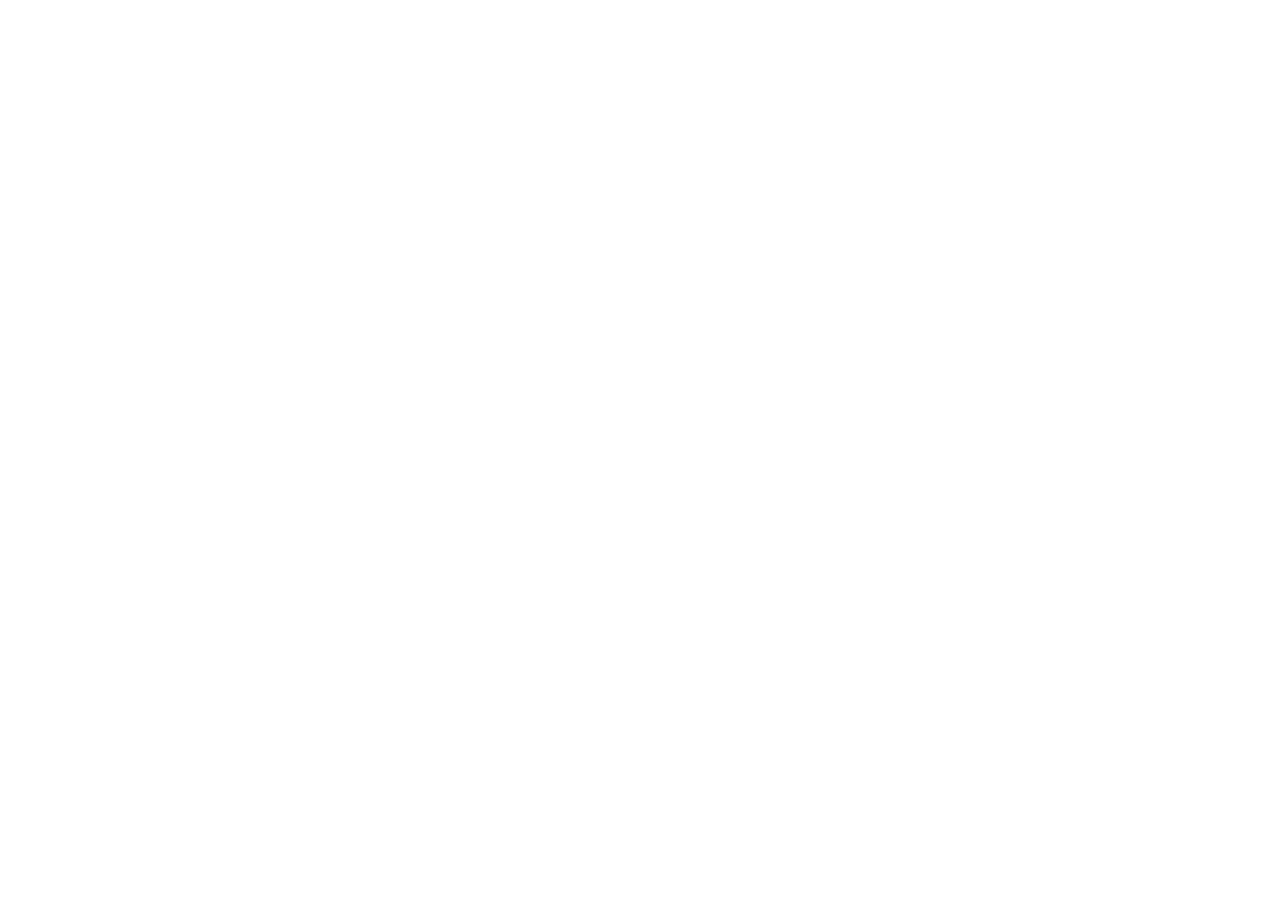
==== index.html @ ea661b91 "Publish GozaGames AdMob seller record at domain root" ====
<!doctype html>
<html lang="en"><head><meta charset="utf-8"><meta name="viewport" content="width=device-width,initial-scale=1"><title>GozaGames</title><meta http-equiv="refresh" content="0; url=https://rgoza1996.github.io/gozagames/"></head><body><p><a href="https://rgoza1996.github.io/gozagames/">GozaGames — games and support</a></p></body></html>
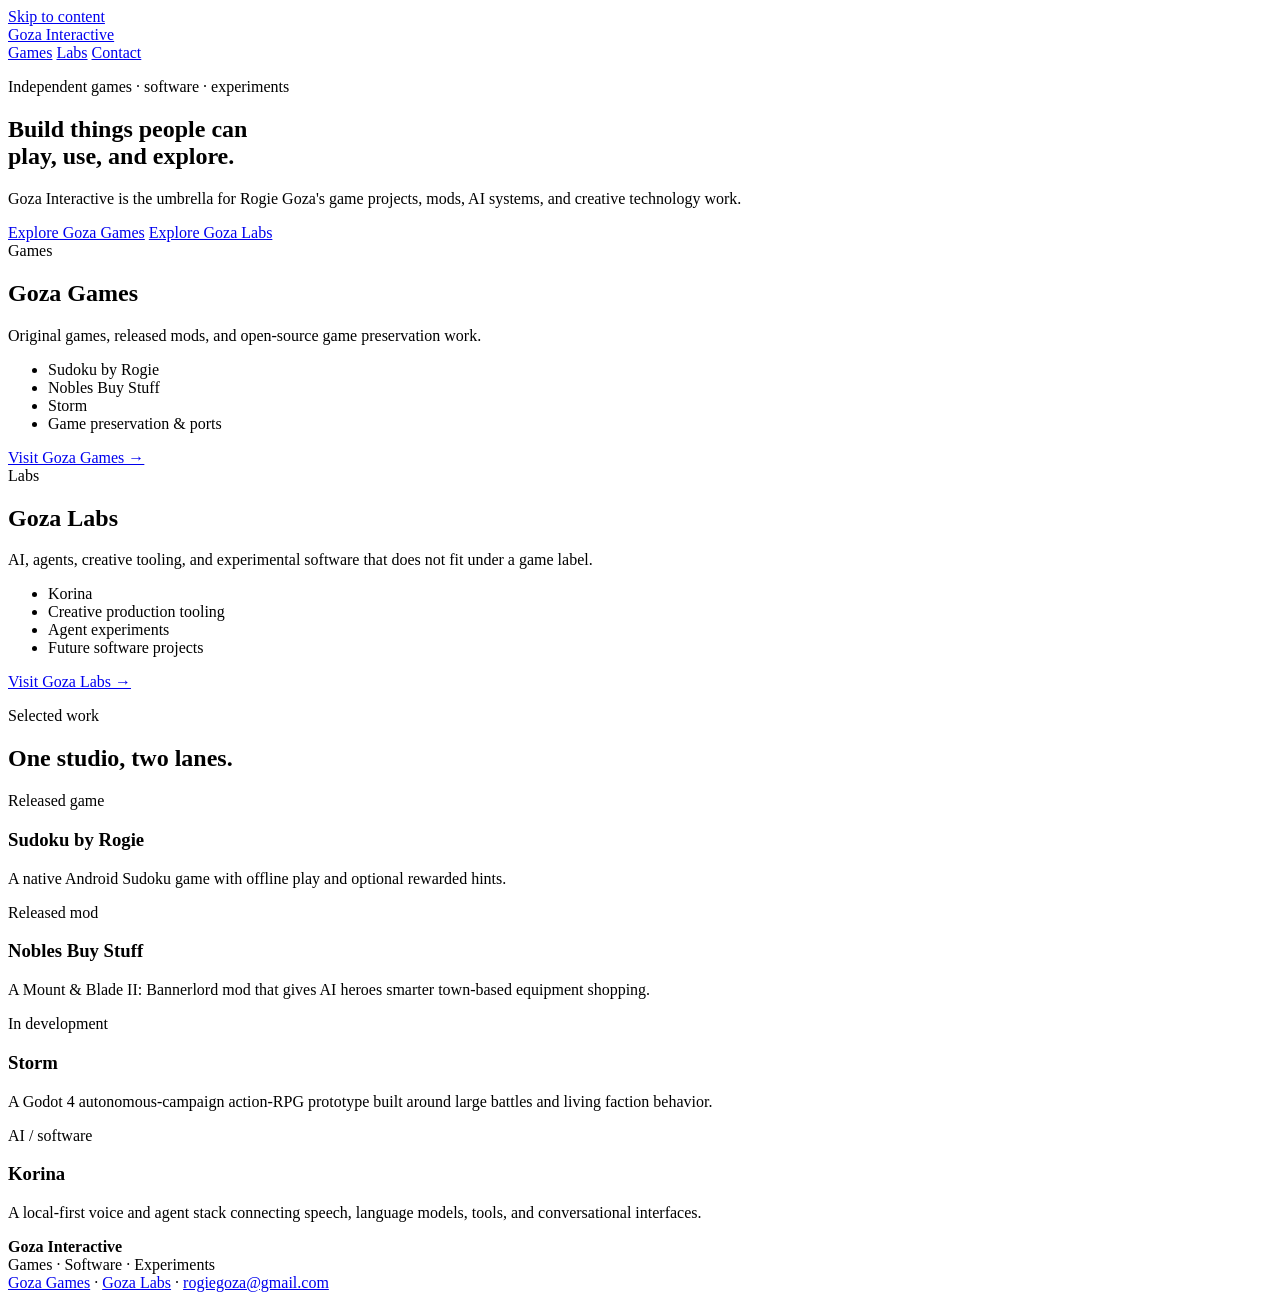
==== commit 0dedd7ec: "Rebrand root site as Goza Interactive" ====
--- a/index.html
+++ b/index.html
@@ -1,2 +1,88 @@
 <!doctype html>
-<html lang="en"><head><meta charset="utf-8"><meta name="viewport" content="width=device-width,initial-scale=1"><title>GozaGames</title><meta http-equiv="refresh" content="0; url=https://rgoza1996.github.io/gozagames/"></head><body><p><a href="https://rgoza1996.github.io/gozagames/">GozaGames — games and support</a></p></body></html>
+<html lang="en">
+<head>
+  <meta charset="utf-8">
+  <meta name="viewport" content="width=device-width,initial-scale=1">
+  <meta name="theme-color" content="#0f1115">
+  <meta name="description" content="Goza Interactive is the home of Goza Games and Goza Labs: games, mods, AI, software, and creative technology.">
+  <title>Goza Interactive</title>
+  <link rel="stylesheet" href="./style.css">
+</head>
+<body>
+<a class="skip" href="#main">Skip to content</a>
+<header class="topbar">
+  <div class="shell nav">
+    <a class="brand" href="./"><span class="brand-dot" aria-hidden="true"></span>Goza Interactive</a>
+    <nav aria-label="Main">
+      <a href="./gozagames/">Games</a>
+      <a href="./gozalabs/">Labs</a>
+      <a href="mailto:rogiegoza@gmail.com">Contact</a>
+    </nav>
+  </div>
+</header>
+
+<main id="main">
+  <section class="shell hero">
+    <p class="kicker">Independent games · software · experiments</p>
+    <h1>Build things people can<br>play, use, and explore.</h1>
+    <p class="lede">Goza Interactive is the umbrella for Rogie Goza's game projects, mods, AI systems, and creative technology work.</p>
+    <div class="hero-actions">
+      <a class="button primary" href="./gozagames/">Explore Goza Games</a>
+      <a class="button" href="./gozalabs/">Explore Goza Labs</a>
+    </div>
+  </section>
+
+  <section class="shell divisions" aria-label="Goza Interactive divisions">
+    <article class="division">
+      <div>
+        <span class="tag">Games</span>
+        <h2>Goza Games</h2>
+        <p>Original games, released mods, and open-source game preservation work.</p>
+      </div>
+      <ul>
+        <li>Sudoku by Rogie</li>
+        <li>Nobles Buy Stuff</li>
+        <li>Storm</li>
+        <li>Game preservation &amp; ports</li>
+      </ul>
+      <a class="text-link" href="./gozagames/">Visit Goza Games →</a>
+    </article>
+
+    <article class="division">
+      <div>
+        <span class="tag">Labs</span>
+        <h2>Goza Labs</h2>
+        <p>AI, agents, creative tooling, and experimental software that does not fit under a game label.</p>
+      </div>
+      <ul>
+        <li>Korina</li>
+        <li>Creative production tooling</li>
+        <li>Agent experiments</li>
+        <li>Future software projects</li>
+      </ul>
+      <a class="text-link" href="./gozalabs/">Visit Goza Labs →</a>
+    </article>
+  </section>
+
+  <section class="shell work">
+    <div class="section-head">
+      <p class="kicker">Selected work</p>
+      <h2>One studio, two lanes.</h2>
+    </div>
+    <div class="work-grid">
+      <article><span>Released game</span><h3>Sudoku by Rogie</h3><p>A native Android Sudoku game with offline play and optional rewarded hints.</p></article>
+      <article><span>Released mod</span><h3>Nobles Buy Stuff</h3><p>A Mount &amp; Blade II: Bannerlord mod that gives AI heroes smarter town-based equipment shopping.</p></article>
+      <article><span>In development</span><h3>Storm</h3><p>A Godot 4 autonomous-campaign action-RPG prototype built around large battles and living faction behavior.</p></article>
+      <article><span>AI / software</span><h3>Korina</h3><p>A local-first voice and agent stack connecting speech, language models, tools, and conversational interfaces.</p></article>
+    </div>
+  </section>
+</main>
+
+<footer>
+  <div class="shell footer-row">
+    <div><strong>Goza Interactive</strong><br><span>Games · Software · Experiments</span></div>
+    <div><a href="./gozagames/">Goza Games</a> · <a href="./gozalabs/">Goza Labs</a> · <a href="mailto:rogiegoza@gmail.com">rogiegoza@gmail.com</a></div>
+  </div>
+</footer>
+</body>
+</html>
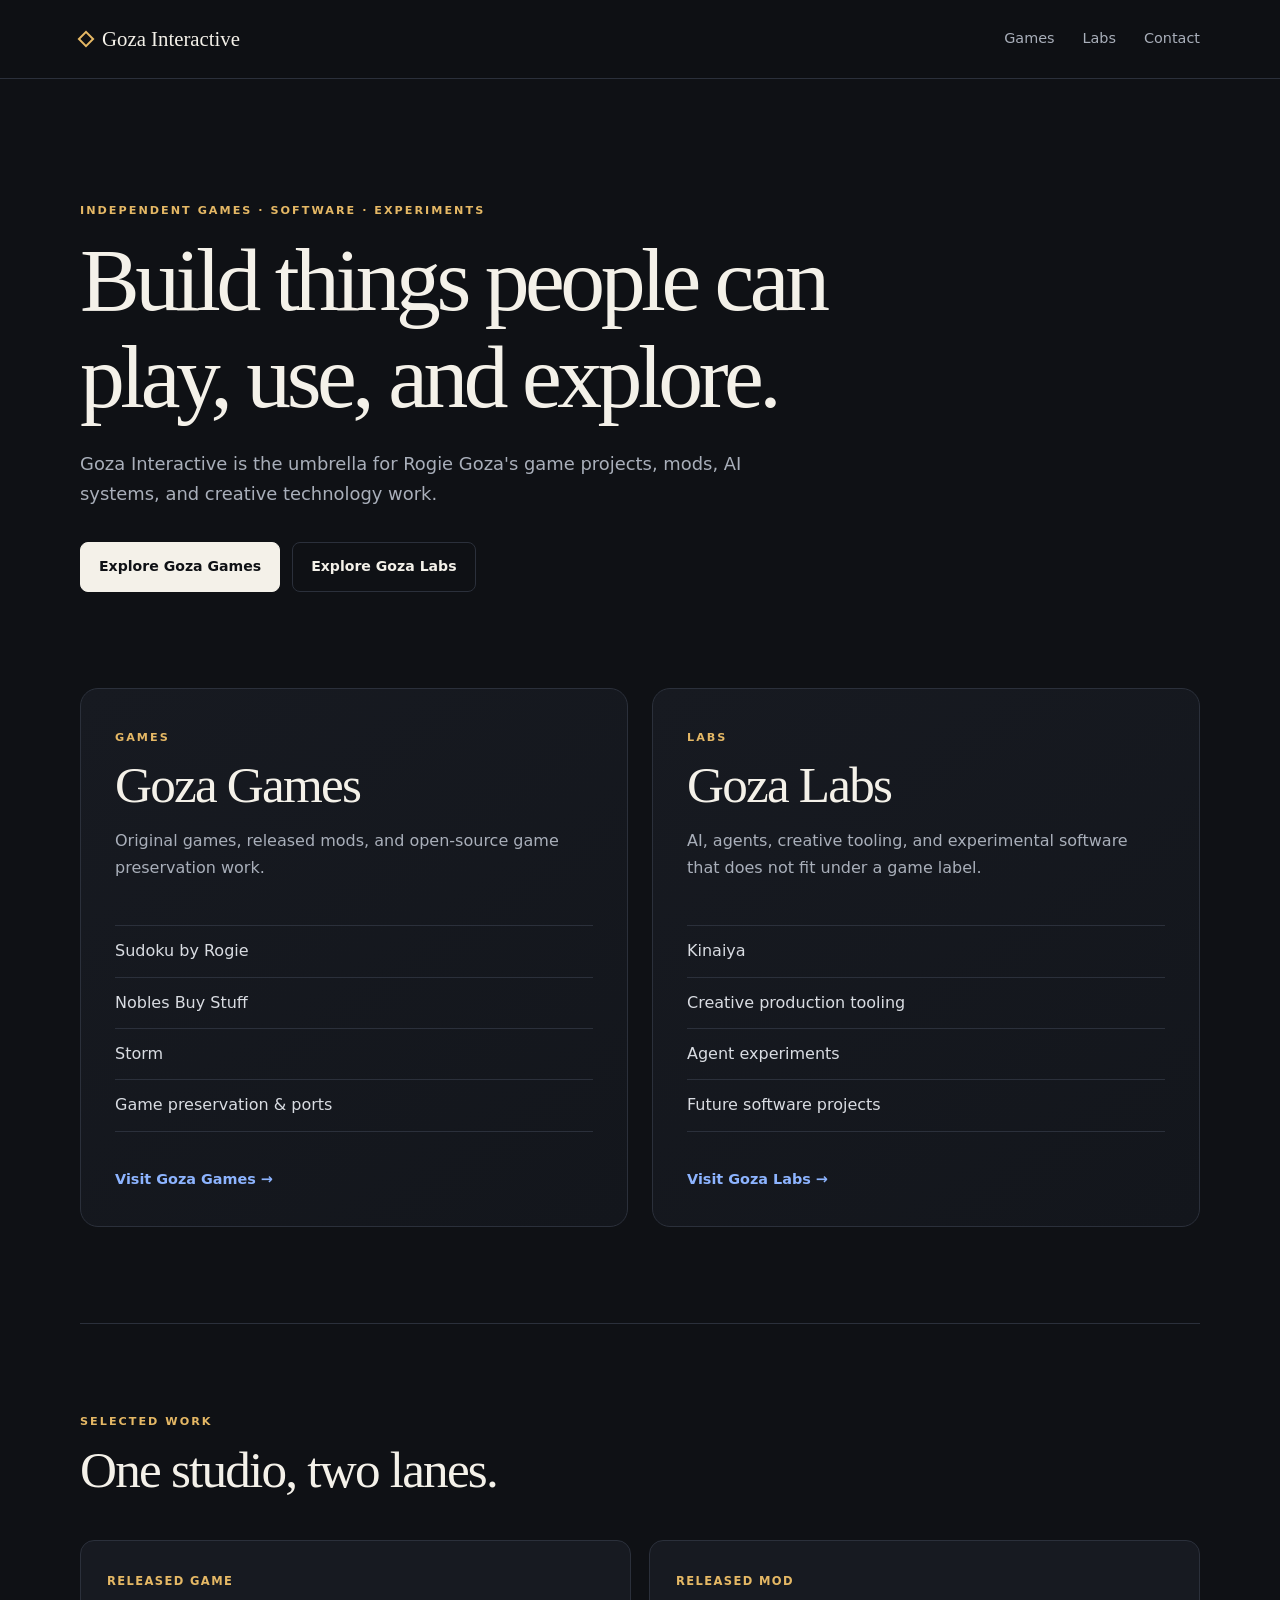
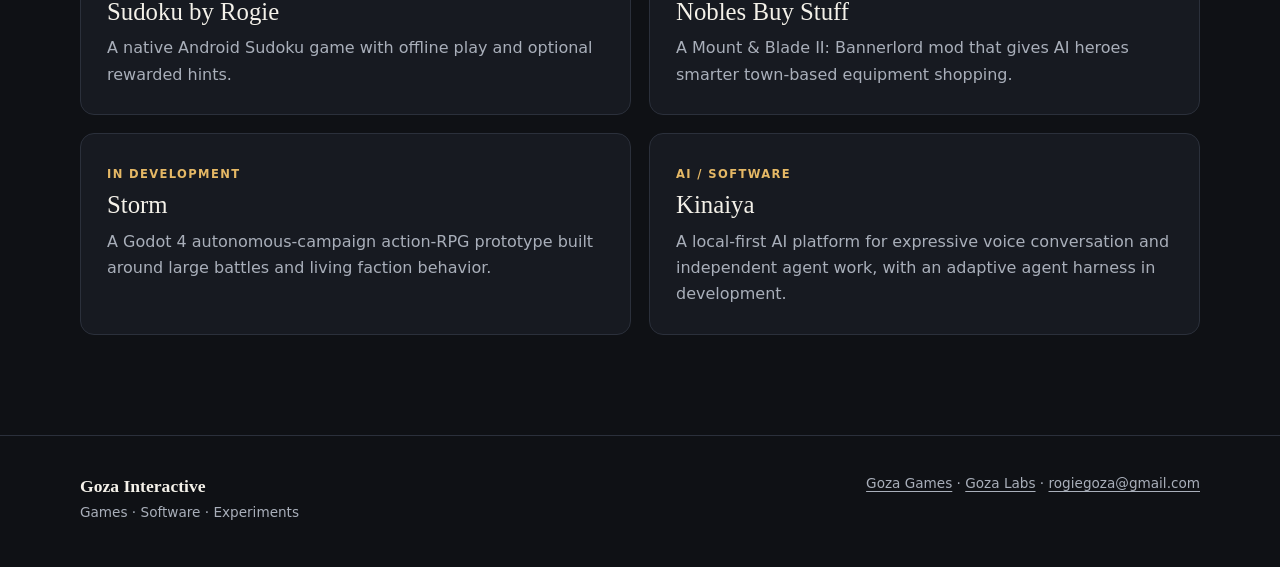
==== commit 8e94eaaa: "Rebrand project pages to Kinaiya" ====
--- a/index.html
+++ b/index.html
@@ -55,7 +55,7 @@
         <p>AI, agents, creative tooling, and experimental software that does not fit under a game label.</p>
       </div>
       <ul>
-        <li>Korina</li>
+        <li>Kinaiya</li>
         <li>Creative production tooling</li>
         <li>Agent experiments</li>
         <li>Future software projects</li>
@@ -73,7 +73,7 @@
       <article><span>Released game</span><h3>Sudoku by Rogie</h3><p>A native Android Sudoku game with offline play and optional rewarded hints.</p></article>
       <article><span>Released mod</span><h3>Nobles Buy Stuff</h3><p>A Mount &amp; Blade II: Bannerlord mod that gives AI heroes smarter town-based equipment shopping.</p></article>
       <article><span>In development</span><h3>Storm</h3><p>A Godot 4 autonomous-campaign action-RPG prototype built around large battles and living faction behavior.</p></article>
-      <article><span>AI / software</span><h3>Korina</h3><p>A local-first voice and agent stack connecting speech, language models, tools, and conversational interfaces.</p></article>
+      <article><span>AI / software</span><h3>Kinaiya</h3><p>A local-first AI platform for expressive voice conversation and independent agent work, with an adaptive agent harness in development.</p></article>
     </div>
   </section>
 </main>
--- a/style.css
+++ b/style.css
@@ -0,0 +1,4 @@
+:root{color-scheme:dark;--bg:#0f1115;--panel:#171a21;--panel2:#1d212a;--line:#2b303b;--ink:#f4f1e9;--muted:#a9afba;--accent:#e5b865;--blue:#8db4ff}
+*{box-sizing:border-box}html{scroll-behavior:smooth}body{margin:0;background:var(--bg);color:var(--ink);font-family:Inter,ui-sans-serif,system-ui,-apple-system,BlinkMacSystemFont,"Segoe UI",sans-serif;line-height:1.65;-webkit-font-smoothing:antialiased}a{color:inherit}.shell{width:min(1120px,calc(100% - 48px));margin:auto}.skip{position:absolute;left:18px;top:-80px;background:var(--ink);color:var(--bg);padding:10px 14px;z-index:10}.skip:focus{top:12px}.topbar{border-bottom:1px solid var(--line);background:#0f1115e8;backdrop-filter:blur(12px);position:sticky;top:0;z-index:5}.nav{min-height:78px;display:flex;align-items:center;justify-content:space-between;gap:28px}.brand{font-family:Georgia,serif;font-size:1.3rem;text-decoration:none;display:flex;align-items:center;gap:10px}.brand-dot{width:12px;height:12px;border:2px solid var(--accent);transform:rotate(45deg);display:inline-block}.nav nav{display:flex;gap:28px}.nav nav a,.text-link{color:var(--muted);text-decoration:none;font-size:.9rem}.nav nav a:hover,.text-link:hover{color:var(--ink)}.hero{padding:112px 0 96px}.kicker,.tag{font-size:.7rem;text-transform:uppercase;letter-spacing:.18em;font-weight:800;color:var(--accent)}h1,h2,h3{font-family:Georgia,"Times New Roman",serif;font-weight:400;line-height:1.08;margin-top:0}h1{font-size:clamp(3.2rem,7vw,6rem);letter-spacing:-.05em;margin:.7rem 0 1.5rem;max-width:980px}h2{font-size:clamp(2.1rem,4vw,3.4rem);letter-spacing:-.035em}h3{font-size:1.55rem;margin:.35rem 0 .6rem}.lede{max-width:680px;font-size:1.12rem;color:var(--muted)}.hero-actions{display:flex;flex-wrap:wrap;gap:12px;margin-top:34px}.button{border:1px solid var(--line);padding:12px 18px;border-radius:8px;text-decoration:none;font-weight:700;font-size:.88rem}.button:hover{border-color:var(--muted);background:var(--panel)}.button.primary{background:var(--ink);color:var(--bg);border-color:var(--ink)}.button.primary:hover{background:var(--accent);border-color:var(--accent)}.divisions{display:grid;grid-template-columns:1fr 1fr;gap:24px;padding-bottom:96px}.division{background:linear-gradient(145deg,var(--panel),#13161c);border:1px solid var(--line);border-radius:18px;padding:34px;min-height:430px;display:flex;flex-direction:column}.division h2{margin:.5rem 0 1rem}.division p{color:var(--muted);max-width:460px}.division ul{list-style:none;padding:0;margin:28px 0 36px;border-top:1px solid var(--line)}.division li{padding:12px 0;border-bottom:1px solid var(--line);color:#d9dce2}.division .text-link{margin-top:auto;color:var(--blue);font-weight:700}.work{border-top:1px solid var(--line);padding:78px 0 100px}.section-head{max-width:700px;margin-bottom:32px}.work-grid{display:grid;grid-template-columns:repeat(2,1fr);gap:18px}.work-grid article{border:1px solid var(--line);background:var(--panel);border-radius:14px;padding:26px}.work-grid article>span{color:var(--accent);font-size:.72rem;text-transform:uppercase;letter-spacing:.12em;font-weight:800}.work-grid p{color:var(--muted);margin:0}footer{border-top:1px solid var(--line);padding:36px 0 44px;color:var(--muted);font-size:.85rem}.footer-row{display:flex;justify-content:space-between;gap:28px}.footer-row strong{font-family:Georgia,serif;color:var(--ink);font-size:1.1rem}.footer-row a{color:var(--muted);text-underline-offset:.2em}
+.lab-hero{padding:90px 0 68px}.lab-hero h1{max-width:850px}.projects{display:grid;gap:18px;padding-bottom:100px}.project{display:grid;grid-template-columns:180px 1fr auto;align-items:start;gap:28px;border-top:1px solid var(--line);padding:34px 0}.project .status{font-size:.7rem;text-transform:uppercase;letter-spacing:.15em;color:var(--accent);font-weight:800}.project h2{font-size:2rem;margin:0 0 10px}.project p{color:var(--muted);max-width:680px;margin:0}.project .project-link{color:var(--blue);text-decoration:none;font-weight:700;font-size:.9rem;white-space:nowrap}.lab-note{border:1px solid var(--line);background:var(--panel);border-radius:14px;padding:24px;margin:0 0 90px;color:var(--muted)}
+@media(max-width:760px){.shell{width:min(100% - 34px,1120px)}.nav{align-items:flex-start;flex-direction:column;padding:18px 0}.nav nav{width:100%;justify-content:space-between;gap:14px}.hero{padding:72px 0 62px}.divisions,.work-grid{grid-template-columns:1fr}.division{min-height:360px}.project{grid-template-columns:1fr;gap:10px}.footer-row{flex-direction:column}.lab-hero{padding-top:64px}}
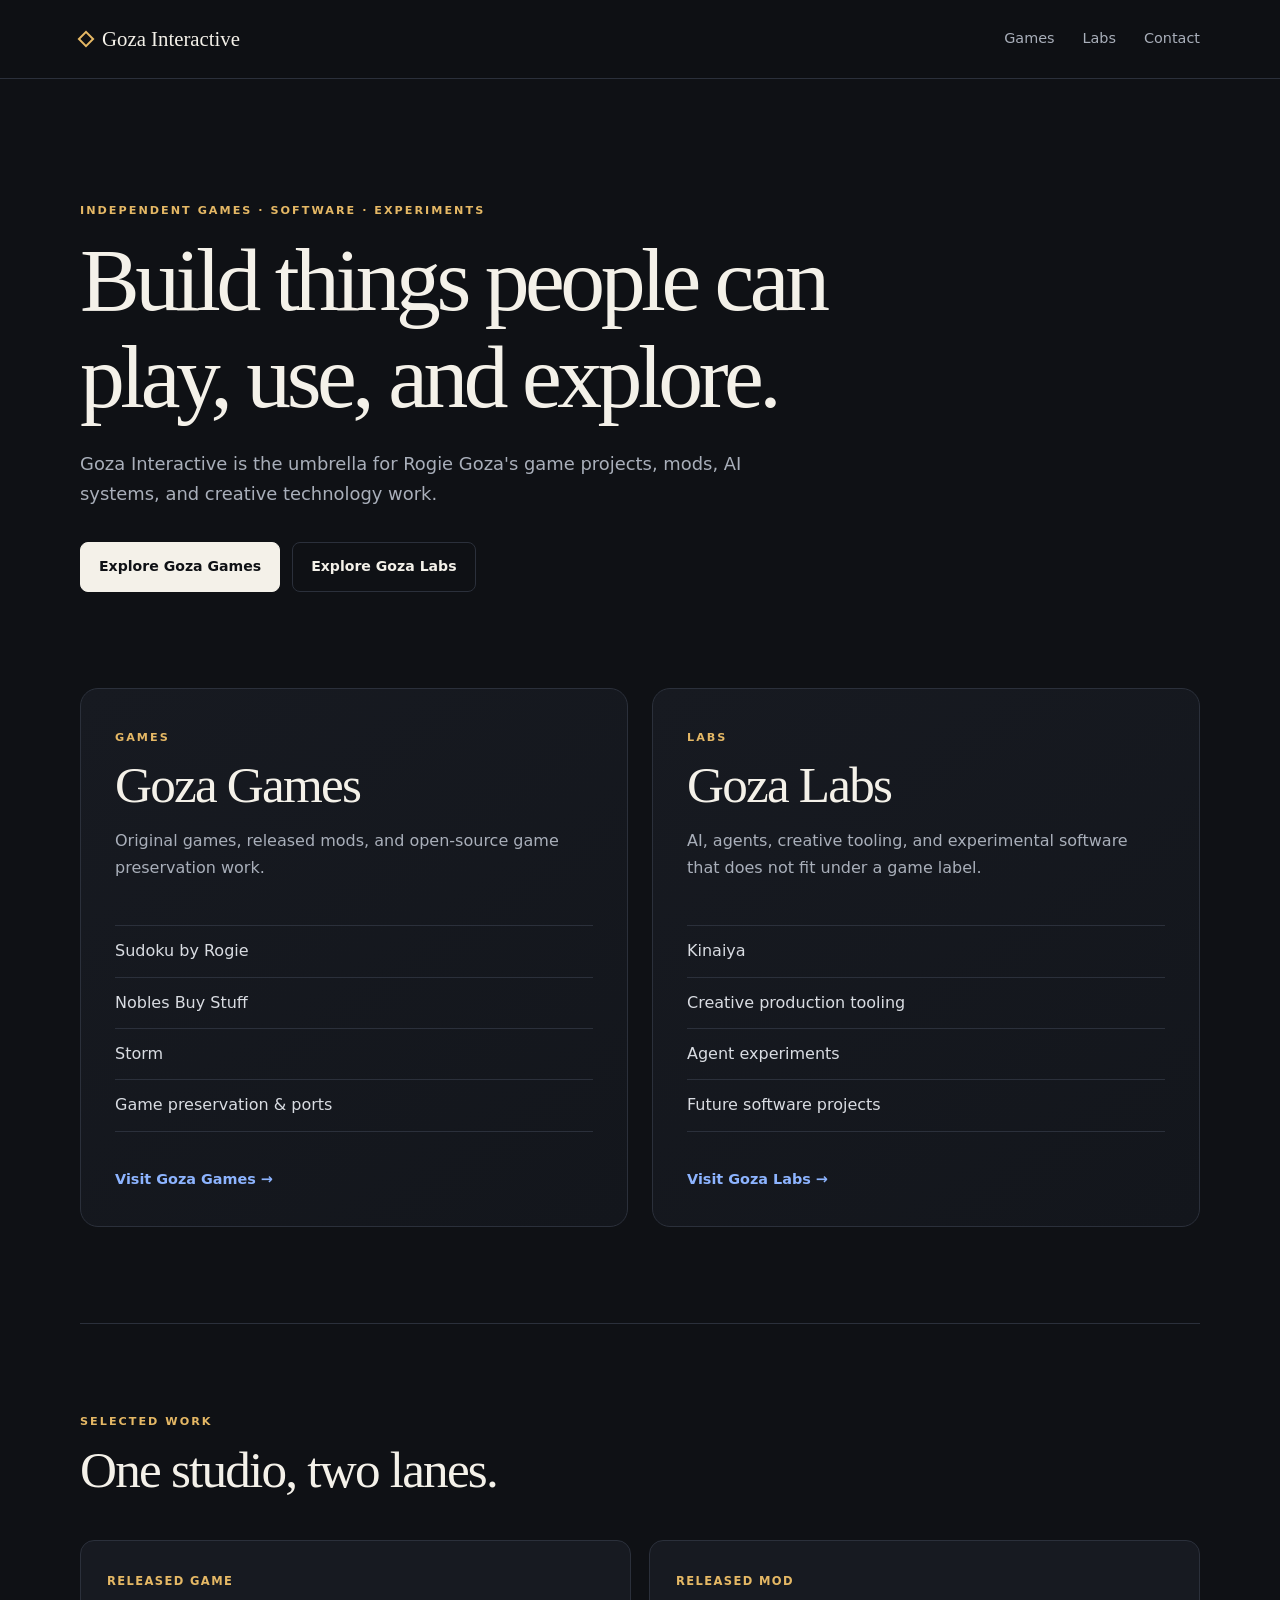
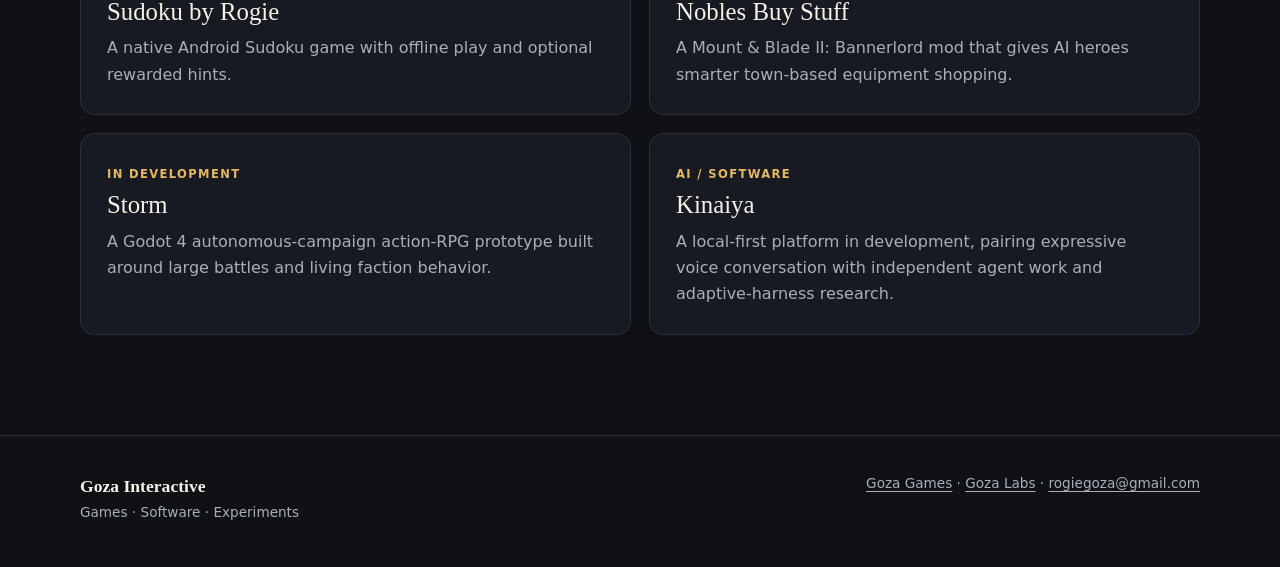
==== commit aa466764: "Clarify Kinaiya development status" ====
--- a/index.html
+++ b/index.html
@@ -73,7 +73,7 @@
       <article><span>Released game</span><h3>Sudoku by Rogie</h3><p>A native Android Sudoku game with offline play and optional rewarded hints.</p></article>
       <article><span>Released mod</span><h3>Nobles Buy Stuff</h3><p>A Mount &amp; Blade II: Bannerlord mod that gives AI heroes smarter town-based equipment shopping.</p></article>
       <article><span>In development</span><h3>Storm</h3><p>A Godot 4 autonomous-campaign action-RPG prototype built around large battles and living faction behavior.</p></article>
-      <article><span>AI / software</span><h3>Kinaiya</h3><p>A local-first AI platform for expressive voice conversation and independent agent work, with an adaptive agent harness in development.</p></article>
+      <article><span>AI / software</span><h3>Kinaiya</h3><p>A local-first platform in development, pairing expressive voice conversation with independent agent work and adaptive-harness research.</p></article>
     </div>
   </section>
 </main>
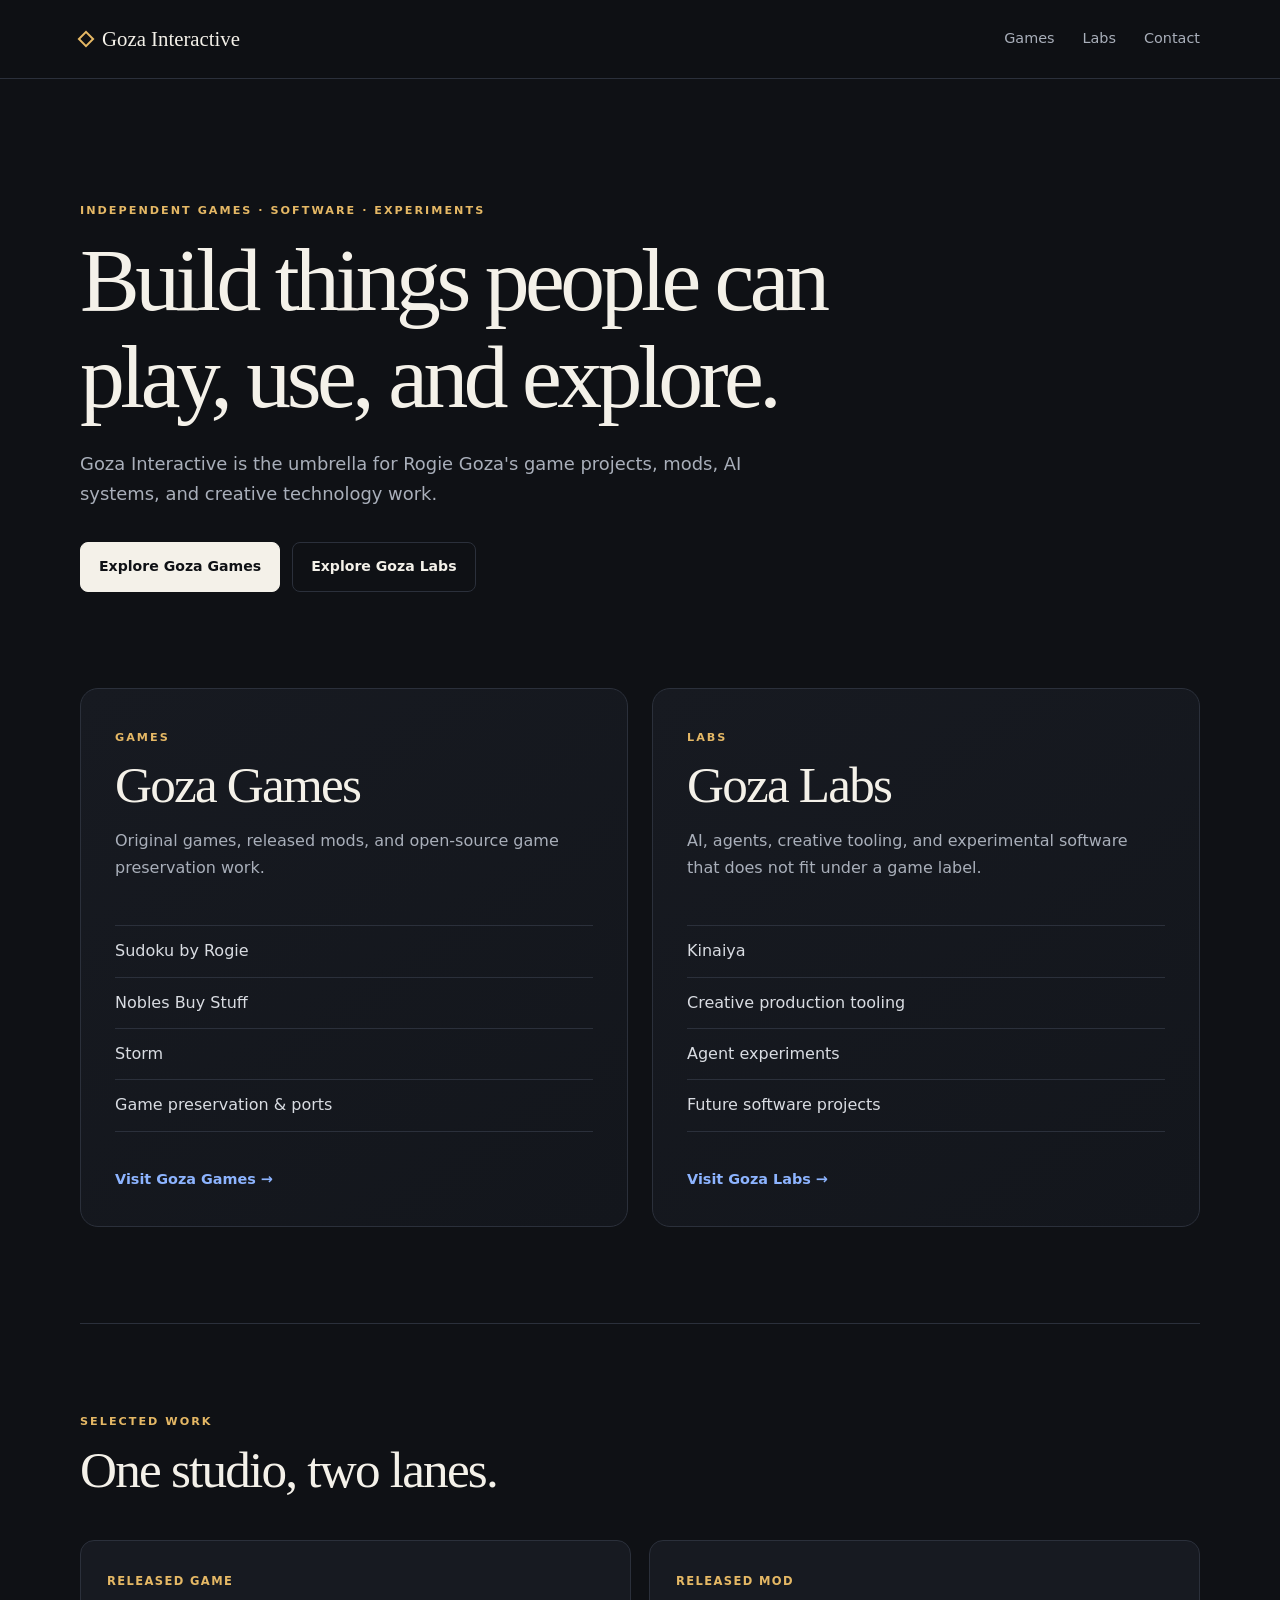
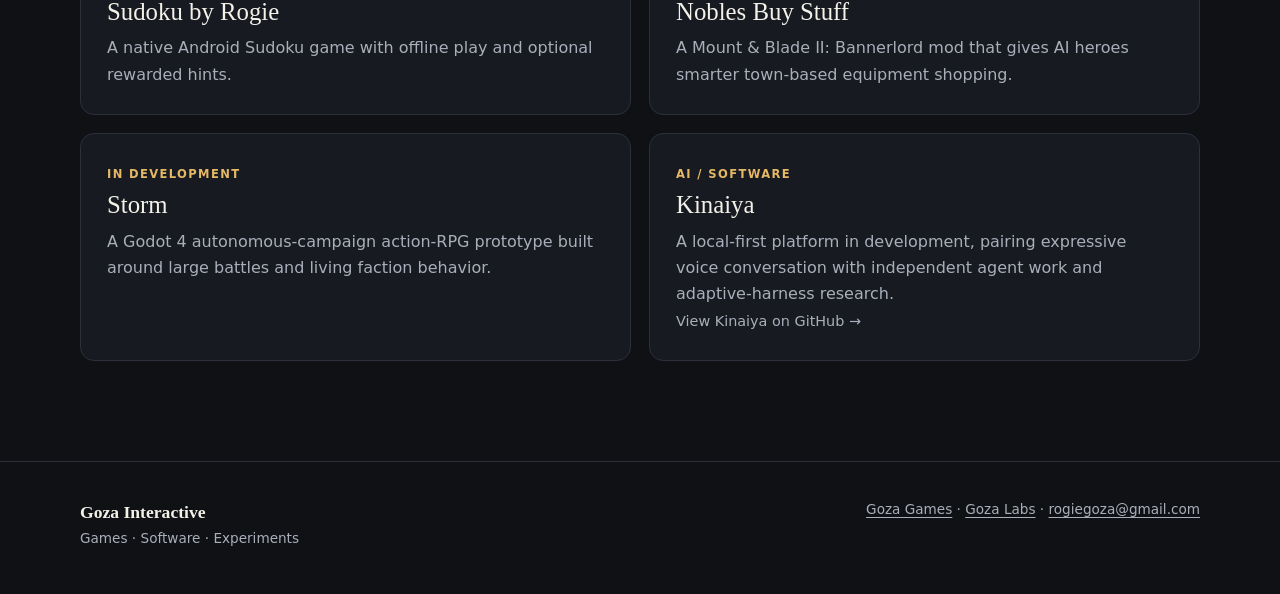
==== commit c14e983d: "Add Kinaiya repository links to site" ====
--- a/index.html
+++ b/index.html
@@ -73,7 +73,7 @@
       <article><span>Released game</span><h3>Sudoku by Rogie</h3><p>A native Android Sudoku game with offline play and optional rewarded hints.</p></article>
       <article><span>Released mod</span><h3>Nobles Buy Stuff</h3><p>A Mount &amp; Blade II: Bannerlord mod that gives AI heroes smarter town-based equipment shopping.</p></article>
       <article><span>In development</span><h3>Storm</h3><p>A Godot 4 autonomous-campaign action-RPG prototype built around large battles and living faction behavior.</p></article>
-      <article><span>AI / software</span><h3>Kinaiya</h3><p>A local-first platform in development, pairing expressive voice conversation with independent agent work and adaptive-harness research.</p></article>
+      <article><span>AI / software</span><h3>Kinaiya</h3><p>A local-first platform in development, pairing expressive voice conversation with independent agent work and adaptive-harness research.</p><a class="text-link" href="https://github.com/rgoza1996/Kinaiya">View Kinaiya on GitHub →</a></article>
     </div>
   </section>
 </main>
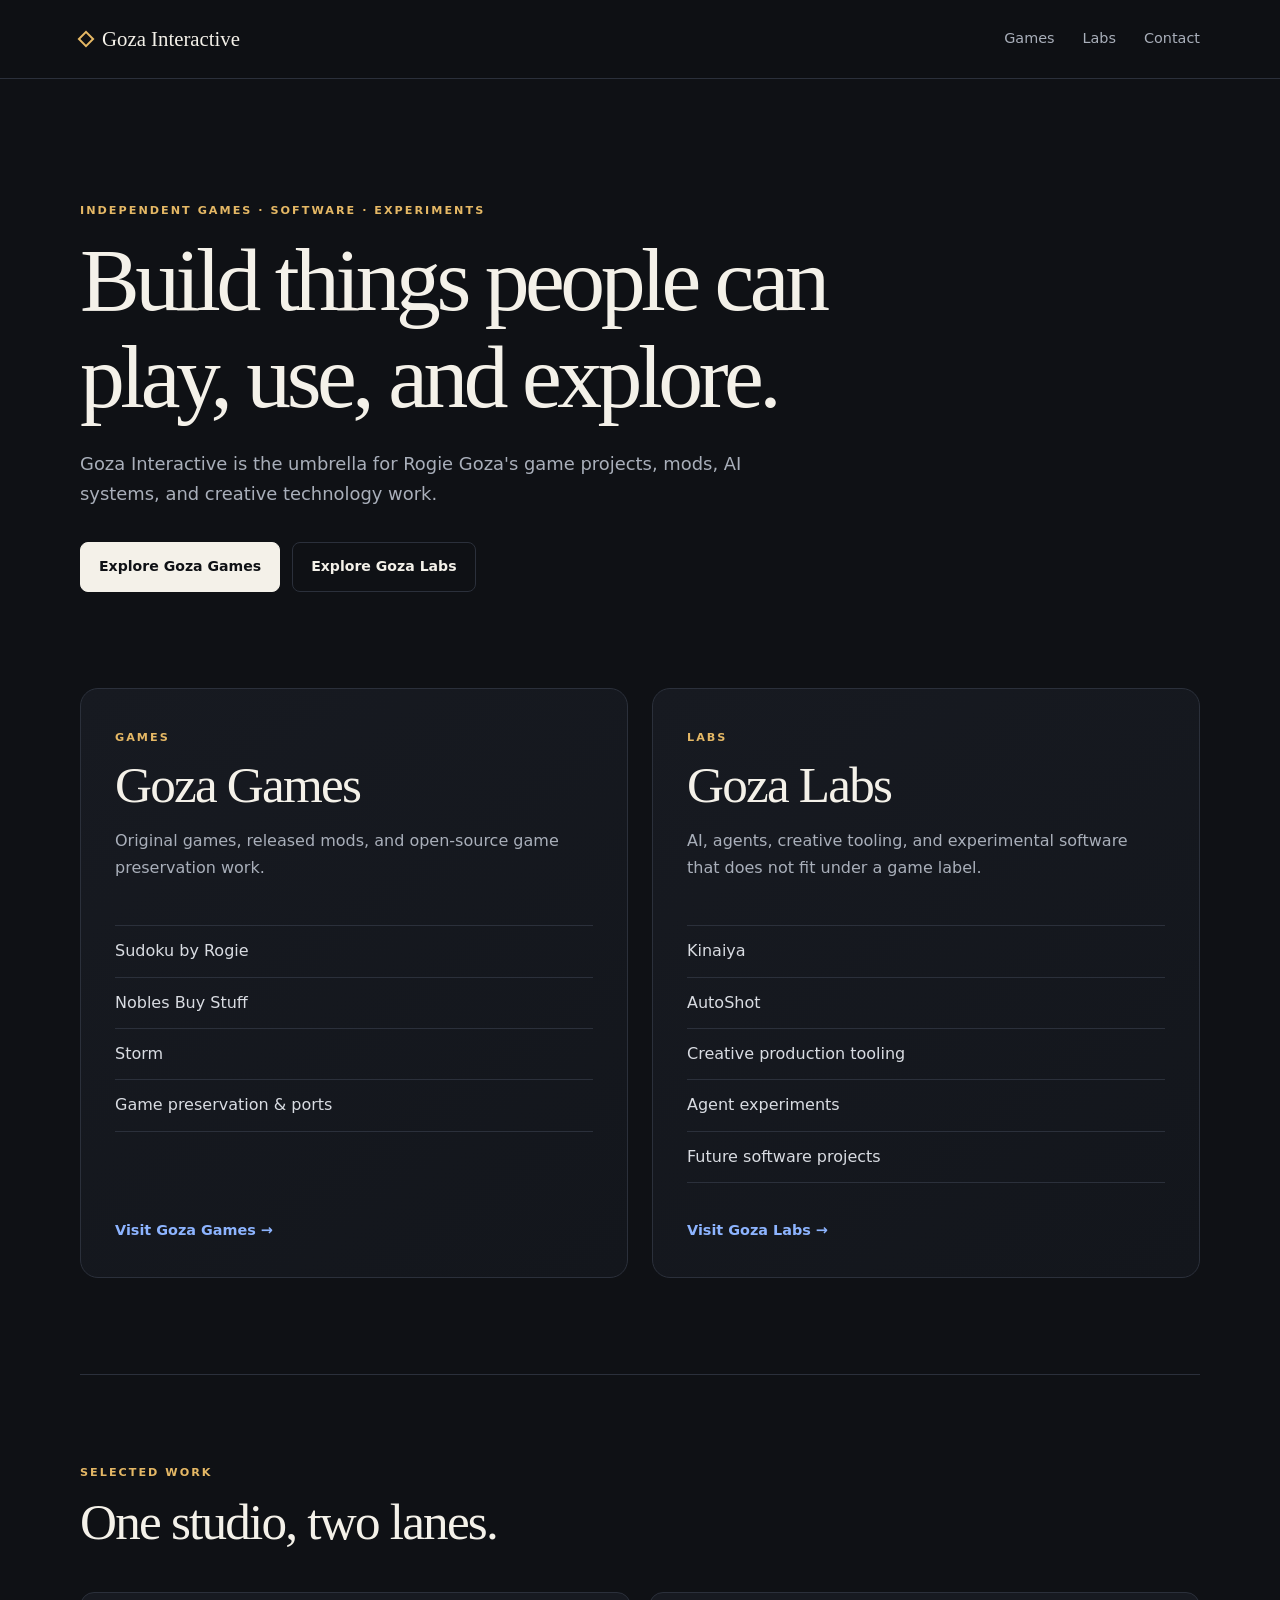
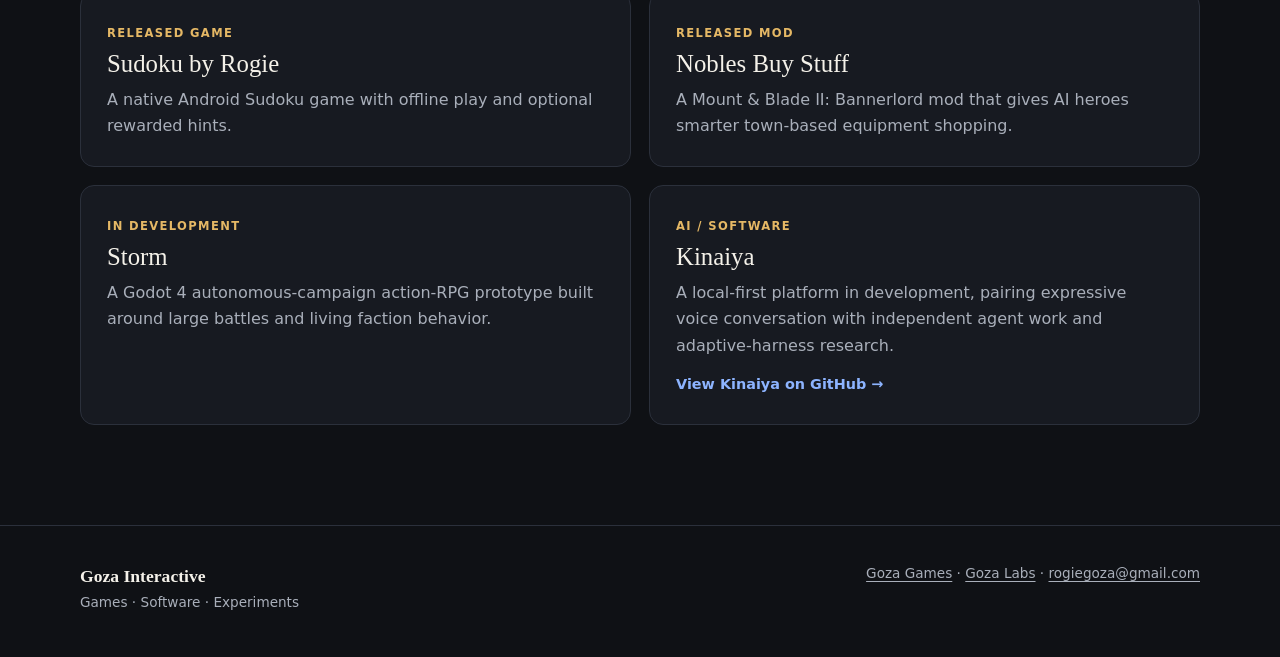
==== commit a9e239f2: "Add AutoShot page under Goza Labs" ====
--- a/index.html
+++ b/index.html
@@ -56,6 +56,7 @@
       </div>
       <ul>
         <li>Kinaiya</li>
+        <li>AutoShot</li>
         <li>Creative production tooling</li>
         <li>Agent experiments</li>
         <li>Future software projects</li>
--- a/style.css
+++ b/style.css
@@ -1,4 +1,4 @@
 :root{color-scheme:dark;--bg:#0f1115;--panel:#171a21;--panel2:#1d212a;--line:#2b303b;--ink:#f4f1e9;--muted:#a9afba;--accent:#e5b865;--blue:#8db4ff}
-*{box-sizing:border-box}html{scroll-behavior:smooth}body{margin:0;background:var(--bg);color:var(--ink);font-family:Inter,ui-sans-serif,system-ui,-apple-system,BlinkMacSystemFont,"Segoe UI",sans-serif;line-height:1.65;-webkit-font-smoothing:antialiased}a{color:inherit}.shell{width:min(1120px,calc(100% - 48px));margin:auto}.skip{position:absolute;left:18px;top:-80px;background:var(--ink);color:var(--bg);padding:10px 14px;z-index:10}.skip:focus{top:12px}.topbar{border-bottom:1px solid var(--line);background:#0f1115e8;backdrop-filter:blur(12px);position:sticky;top:0;z-index:5}.nav{min-height:78px;display:flex;align-items:center;justify-content:space-between;gap:28px}.brand{font-family:Georgia,serif;font-size:1.3rem;text-decoration:none;display:flex;align-items:center;gap:10px}.brand-dot{width:12px;height:12px;border:2px solid var(--accent);transform:rotate(45deg);display:inline-block}.nav nav{display:flex;gap:28px}.nav nav a,.text-link{color:var(--muted);text-decoration:none;font-size:.9rem}.nav nav a:hover,.text-link:hover{color:var(--ink)}.hero{padding:112px 0 96px}.kicker,.tag{font-size:.7rem;text-transform:uppercase;letter-spacing:.18em;font-weight:800;color:var(--accent)}h1,h2,h3{font-family:Georgia,"Times New Roman",serif;font-weight:400;line-height:1.08;margin-top:0}h1{font-size:clamp(3.2rem,7vw,6rem);letter-spacing:-.05em;margin:.7rem 0 1.5rem;max-width:980px}h2{font-size:clamp(2.1rem,4vw,3.4rem);letter-spacing:-.035em}h3{font-size:1.55rem;margin:.35rem 0 .6rem}.lede{max-width:680px;font-size:1.12rem;color:var(--muted)}.hero-actions{display:flex;flex-wrap:wrap;gap:12px;margin-top:34px}.button{border:1px solid var(--line);padding:12px 18px;border-radius:8px;text-decoration:none;font-weight:700;font-size:.88rem}.button:hover{border-color:var(--muted);background:var(--panel)}.button.primary{background:var(--ink);color:var(--bg);border-color:var(--ink)}.button.primary:hover{background:var(--accent);border-color:var(--accent)}.divisions{display:grid;grid-template-columns:1fr 1fr;gap:24px;padding-bottom:96px}.division{background:linear-gradient(145deg,var(--panel),#13161c);border:1px solid var(--line);border-radius:18px;padding:34px;min-height:430px;display:flex;flex-direction:column}.division h2{margin:.5rem 0 1rem}.division p{color:var(--muted);max-width:460px}.division ul{list-style:none;padding:0;margin:28px 0 36px;border-top:1px solid var(--line)}.division li{padding:12px 0;border-bottom:1px solid var(--line);color:#d9dce2}.division .text-link{margin-top:auto;color:var(--blue);font-weight:700}.work{border-top:1px solid var(--line);padding:78px 0 100px}.section-head{max-width:700px;margin-bottom:32px}.work-grid{display:grid;grid-template-columns:repeat(2,1fr);gap:18px}.work-grid article{border:1px solid var(--line);background:var(--panel);border-radius:14px;padding:26px}.work-grid article>span{color:var(--accent);font-size:.72rem;text-transform:uppercase;letter-spacing:.12em;font-weight:800}.work-grid p{color:var(--muted);margin:0}footer{border-top:1px solid var(--line);padding:36px 0 44px;color:var(--muted);font-size:.85rem}.footer-row{display:flex;justify-content:space-between;gap:28px}.footer-row strong{font-family:Georgia,serif;color:var(--ink);font-size:1.1rem}.footer-row a{color:var(--muted);text-underline-offset:.2em}
+*{box-sizing:border-box}html{scroll-behavior:smooth}body{margin:0;background:var(--bg);color:var(--ink);font-family:Inter,ui-sans-serif,system-ui,-apple-system,BlinkMacSystemFont,"Segoe UI",sans-serif;line-height:1.65;-webkit-font-smoothing:antialiased}a{color:inherit}.shell{width:min(1120px,calc(100% - 48px));margin:auto}.skip{position:absolute;left:18px;top:-80px;background:var(--ink);color:var(--bg);padding:10px 14px;z-index:10}.skip:focus{top:12px}.topbar{border-bottom:1px solid var(--line);background:#0f1115e8;backdrop-filter:blur(12px);position:sticky;top:0;z-index:5}.nav{min-height:78px;display:flex;align-items:center;justify-content:space-between;gap:28px}.brand{font-family:Georgia,serif;font-size:1.3rem;text-decoration:none;display:flex;align-items:center;gap:10px}.brand-dot{width:12px;height:12px;border:2px solid var(--accent);transform:rotate(45deg);display:inline-block}.nav nav{display:flex;gap:28px}.nav nav a,.text-link{color:var(--muted);text-decoration:none;font-size:.9rem}.nav nav a:hover,.text-link:hover{color:var(--ink)}.hero{padding:112px 0 96px}.kicker,.tag{font-size:.7rem;text-transform:uppercase;letter-spacing:.18em;font-weight:800;color:var(--accent)}h1,h2,h3{font-family:Georgia,"Times New Roman",serif;font-weight:400;line-height:1.08;margin-top:0}h1{font-size:clamp(3.2rem,7vw,6rem);letter-spacing:-.05em;margin:.7rem 0 1.5rem;max-width:980px}h2{font-size:clamp(2.1rem,4vw,3.4rem);letter-spacing:-.035em}h3{font-size:1.55rem;margin:.35rem 0 .6rem}.lede{max-width:680px;font-size:1.12rem;color:var(--muted)}.hero-actions{display:flex;flex-wrap:wrap;gap:12px;margin-top:34px}.button{border:1px solid var(--line);padding:12px 18px;border-radius:8px;text-decoration:none;font-weight:700;font-size:.88rem}.button:hover{border-color:var(--muted);background:var(--panel)}.button.primary{background:var(--ink);color:var(--bg);border-color:var(--ink)}.button.primary:hover{background:var(--accent);border-color:var(--accent)}.divisions{display:grid;grid-template-columns:1fr 1fr;gap:24px;padding-bottom:96px}.division{background:linear-gradient(145deg,var(--panel),#13161c);border:1px solid var(--line);border-radius:18px;padding:34px;min-height:430px;display:flex;flex-direction:column}.division h2{margin:.5rem 0 1rem}.division p{color:var(--muted);max-width:460px}.division ul{list-style:none;padding:0;margin:28px 0 36px;border-top:1px solid var(--line)}.division li{padding:12px 0;border-bottom:1px solid var(--line);color:#d9dce2}.division .text-link{margin-top:auto;color:var(--blue);font-weight:700}.work{border-top:1px solid var(--line);padding:78px 0 100px}.section-head{max-width:700px;margin-bottom:32px}.work-grid{display:grid;grid-template-columns:repeat(2,1fr);gap:18px}.work-grid article{border:1px solid var(--line);background:var(--panel);border-radius:14px;padding:26px}.work-grid article>span{color:var(--accent);font-size:.72rem;text-transform:uppercase;letter-spacing:.12em;font-weight:800}.work-grid p{color:var(--muted);margin:0}.work-grid .text-link{display:inline-block;margin-top:14px;color:var(--blue);font-weight:700}footer{border-top:1px solid var(--line);padding:36px 0 44px;color:var(--muted);font-size:.85rem}.footer-row{display:flex;justify-content:space-between;gap:28px}.footer-row strong{font-family:Georgia,serif;color:var(--ink);font-size:1.1rem}.footer-row a{color:var(--muted);text-underline-offset:.2em}
 .lab-hero{padding:90px 0 68px}.lab-hero h1{max-width:850px}.projects{display:grid;gap:18px;padding-bottom:100px}.project{display:grid;grid-template-columns:180px 1fr auto;align-items:start;gap:28px;border-top:1px solid var(--line);padding:34px 0}.project .status{font-size:.7rem;text-transform:uppercase;letter-spacing:.15em;color:var(--accent);font-weight:800}.project h2{font-size:2rem;margin:0 0 10px}.project p{color:var(--muted);max-width:680px;margin:0}.project .project-link{color:var(--blue);text-decoration:none;font-weight:700;font-size:.9rem;white-space:nowrap}.lab-note{border:1px solid var(--line);background:var(--panel);border-radius:14px;padding:24px;margin:0 0 90px;color:var(--muted)}
 @media(max-width:760px){.shell{width:min(100% - 34px,1120px)}.nav{align-items:flex-start;flex-direction:column;padding:18px 0}.nav nav{width:100%;justify-content:space-between;gap:14px}.hero{padding:72px 0 62px}.divisions,.work-grid{grid-template-columns:1fr}.division{min-height:360px}.project{grid-template-columns:1fr;gap:10px}.footer-row{flex-direction:column}.lab-hero{padding-top:64px}}
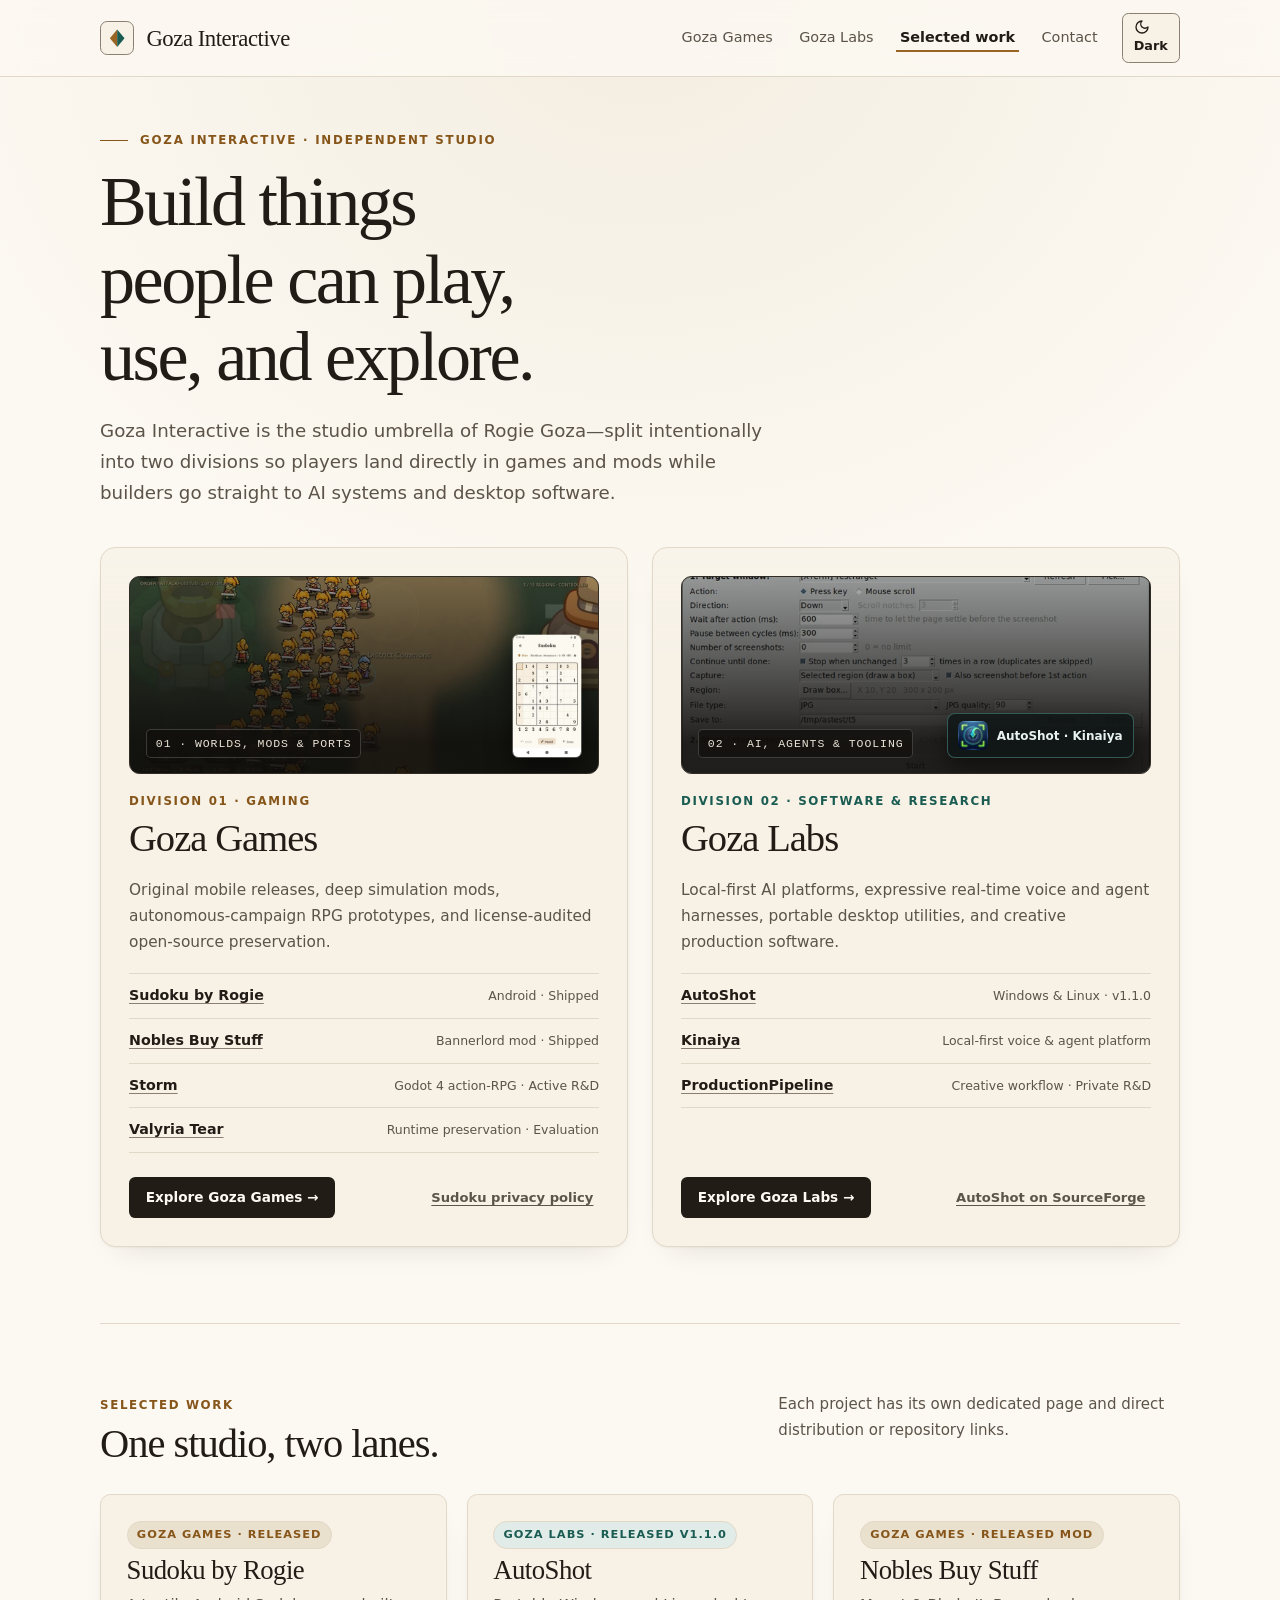
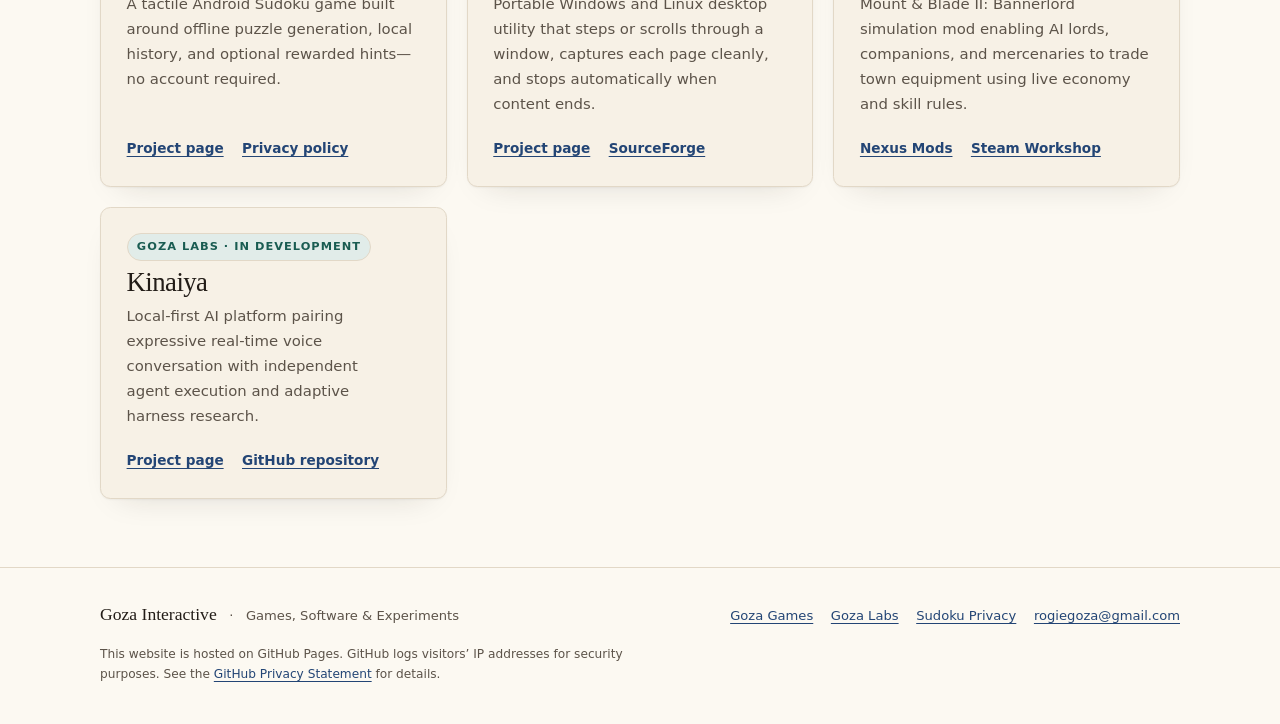
==== commit c7f0a896: "Build Goza Interactive gateway and dedicated Goza Labs project pages" ====
--- a/index.html
+++ b/index.html
@@ -2,88 +2,254 @@
 <html lang="en">
 <head>
   <meta charset="utf-8">
-  <meta name="viewport" content="width=device-width,initial-scale=1">
-  <meta name="theme-color" content="#0f1115">
-  <meta name="description" content="Goza Interactive is the home of Goza Games and Goza Labs: games, mods, AI, software, and creative technology.">
-  <title>Goza Interactive</title>
+  <meta name="viewport" content="width=device-width, initial-scale=1.0">
+  <meta name="text-scale" content="scale">
+  <meta name="color-scheme" content="light dark">
+  <script>try{const s=localStorage.getItem("color-scheme");if(s==="light"||s==="dark")document.querySelector("meta[name=\"color-scheme\"]").content=s;}catch{}</script>
+  <meta name="theme-color" media="(prefers-color-scheme: light)" content="#FCF9F2">
+  <meta name="theme-color" media="(prefers-color-scheme: dark)" content="#151310">
+  <meta name="referrer" content="strict-origin-when-cross-origin">
+  <meta http-equiv="Content-Security-Policy" content="default-src 'self'; script-src 'self' 'inline-speculation-rules' 'sha256-ZV62QEBcRpEGfPKCC1icWMtMogYELaRWrcXrfesczKY=' 'sha256-umyWb3MhAybDYKUi7iaU3at3QjfuktpXma5m3rOjI3w='; style-src 'self' 'unsafe-inline'; img-src 'self' data:; object-src 'none'; base-uri 'self'; form-action 'self'">
+  <meta name="description" content="Goza Interactive is the independent studio umbrella of Rogie Goza, routing players to Goza Games and builders to Goza Labs.">
+  <meta property="og:type" content="website">
+  <meta property="og:title" content="Goza Interactive — Games &amp; Labs">
+  <meta property="og:description" content="One independent studio, two focused divisions: Goza Games (original releases, mods, and runtime preservation) and Goza Labs (local-first AI, agent harnesses, and creative utilities).">
+  <meta property="og:url" content="https://rgoza1996.github.io/">
+  <meta property="og:image" content="https://rgoza1996.github.io/assets/storm-campaign-960w.webp">
+  <link rel="canonical" href="https://rgoza1996.github.io/">
+  <link rel="icon" href="./favicon.svg" type="image/svg+xml">
+  <title>Goza Interactive — Games, Software &amp; Research</title>
   <link rel="stylesheet" href="./style.css">
+  <script type="speculationrules">{"prefetch":[{"where":{"and":[{"href_matches":"/*"},{"not":{"href_matches":"/*assets/*"}},{"not":{"href_matches":"/app-ads.txt"}}]},"eagerness":"moderate"}]}</script>
+  <script type="module" src="./site.js"></script>
 </head>
-<body>
-<a class="skip" href="#main">Skip to content</a>
-<header class="topbar">
-  <div class="shell nav">
-    <a class="brand" href="./"><span class="brand-dot" aria-hidden="true"></span>Goza Interactive</a>
-    <nav aria-label="Main">
-      <a href="./gozagames/">Games</a>
-      <a href="./gozalabs/">Labs</a>
-      <a href="mailto:rogiegoza@gmail.com">Contact</a>
-    </nav>
+<body class="interactive-hub">
+<a id="skip-to-main" class="skip-link visually-hidden" href="#hub-title">Skip to content</a>
+
+<header class="site-header">
+  <div class="wrap header-inner">
+    <a id="nav-interactive-wordmark" class="wordmark" href="./" aria-current="page">
+      <svg class="brand-compass" aria-hidden="true" viewBox="0 0 32 32">
+        <polygon points="16,4 6,16 16,28 16,16" fill="var(--accent-mark)" />
+        <polygon points="16,4 26,16 16,28 16,16" fill="var(--labs)" />
+      </svg>
+      Goza Interactive
+    </a>
+    <div class="header-controls">
+      <nav class="header-nav" aria-label="Primary" data-scrollspy>
+        <a id="nav-gozagames" href="./gozagames/">Goza Games</a>
+        <a id="nav-gozalabs" href="./gozalabs/">Goza Labs</a>
+        <a id="nav-selected-work" href="#selected-work">Selected work</a>
+        <a id="nav-contact" href="mailto:rogiegoza@gmail.com">Contact</a>
+      </nav>
+      <button id="theme-toggle-btn" class="theme-toggle" type="button" data-theme-toggle>
+        <span class="when-light">
+          <svg aria-hidden="true" viewBox="0 0 24 24" fill="none" stroke="currentColor" stroke-width="2" stroke-linecap="round" stroke-linejoin="round"><path d="M12 3a6 6 0 0 0 9 9 9 9 0 1 1-9-9Z"/></svg>
+          <span>Dark<span class="visually-hidden"> theme</span></span>
+        </span>
+        <span class="when-dark">
+          <svg aria-hidden="true" viewBox="0 0 24 24" fill="none" stroke="currentColor" stroke-width="2" stroke-linecap="round" stroke-linejoin="round"><circle cx="12" cy="12" r="4"/><path d="M12 2v2M12 20v2m-7.07-14.93 1.41 1.41m11.32 11.32 1.41 1.41M2 12h2m16 0h2M6.34 17.66l-1.41 1.41M19.07 4.93l-1.41 1.41"/></svg>
+          <span>Light<span class="visually-hidden"> theme</span></span>
+        </span>
+      </button>
+    </div>
   </div>
 </header>
 
-<main id="main">
-  <section class="shell hero">
-    <p class="kicker">Independent games · software · experiments</p>
-    <h1>Build things people can<br>play, use, and explore.</h1>
-    <p class="lede">Goza Interactive is the umbrella for Rogie Goza's game projects, mods, AI systems, and creative technology work.</p>
-    <div class="hero-actions">
-      <a class="button primary" href="./gozagames/">Explore Goza Games</a>
-      <a class="button" href="./gozalabs/">Explore Goza Labs</a>
-    </div>
+<main id="main" class="wrap">
+  <section class="gateway-hero" aria-labelledby="hub-title">
+    <span class="rubric">Goza Interactive · Independent Studio</span>
+    <h1 id="hub-title" tabindex="-1">Build things people can play, use, and explore.</h1>
+    <p class="hero-lead">Goza Interactive is the studio umbrella of Rogie Goza—split intentionally into two divisions so players land directly in games and mods while builders go straight to AI systems and desktop software.</p>
   </section>
 
-  <section class="shell divisions" aria-label="Goza Interactive divisions">
-    <article class="division">
+  <section id="divisions" aria-label="Choose a division">
+    <div class="gateway-grid">
+      <!-- Division 01: Goza Games -->
+      <article class="division-card games-card">
+        <div class="media division-stage">
+          <img
+            class="stage-backdrop"
+            src="./assets/storm-campaign-640w.webp"
+            srcset="./assets/storm-campaign-640w.webp 640w, ./assets/storm-campaign-960w.webp 960w"
+            sizes="(max-width: 48em) 92vw, 520px"
+            alt=""
+            width="1280"
+            height="720"
+            fetchpriority="high"
+            decoding="async">
+          <div class="stage-scrim">
+            <span class="stage-plate">01 · Worlds, Mods &amp; Ports</span>
+            <img
+              class="stage-inset-phone"
+              src="./assets/sudoku-gameplay-360w.webp"
+              alt=""
+              width="360"
+              height="640"
+              decoding="async">
+          </div>
+        </div>
+
+        <header class="division-header">
+          <span class="eyebrow">Division 01 · Gaming</span>
+          <h2><a id="gateway-gozagames" class="card-link" href="./gozagames/">Goza Games</a></h2>
+        </header>
+
+        <div class="division-content">
+          <p>Original mobile releases, deep simulation mods, autonomous-campaign RPG prototypes, and license-audited open-source preservation.</p>
+          <ul class="division-roster" role="list">
+            <li>
+              <a id="roster-sudoku" href="./gozagames/sudoku/">Sudoku by Rogie</a>
+              <span class="roster-meta">Android · Shipped</span>
+            </li>
+            <li>
+              <a id="roster-nobles" href="./gozagames/nobles-buy-stuff/">Nobles Buy Stuff</a>
+              <span class="roster-meta">Bannerlord mod · Shipped</span>
+            </li>
+            <li>
+              <a id="roster-storm" href="./gozagames/storm/">Storm</a>
+              <span class="roster-meta">Godot 4 action-RPG · Active R&amp;D</span>
+            </li>
+            <li>
+              <a id="roster-valyria" href="./gozagames/valyria-tear/">Valyria Tear</a>
+              <span class="roster-meta">Runtime preservation · Evaluation</span>
+            </li>
+          </ul>
+        </div>
+
+        <footer class="division-footer">
+          <span class="enter-prompt" aria-hidden="true">Explore Goza Games →</span>
+          <a id="hub-sudoku-privacy" class="secondary-jump" href="./gozagames/sudoku/privacy/">Sudoku privacy policy</a>
+        </footer>
+      </article>
+
+      <!-- Division 02: Goza Labs -->
+      <article class="division-card labs-card">
+        <div class="media division-stage labs-stage">
+          <img
+            class="stage-backdrop"
+            src="./gozalabs/autoshot/assets/screenshot-linux-640w.webp"
+            srcset="./gozalabs/autoshot/assets/screenshot-linux-640w.webp 640w, ./gozalabs/autoshot/assets/screenshot-linux.webp 836w"
+            sizes="(max-width: 48em) 92vw, 520px"
+            alt=""
+            width="836"
+            height="441"
+            fetchpriority="high"
+            decoding="async">
+          <div class="stage-scrim">
+            <span class="stage-plate">02 · AI, Agents &amp; Tooling</span>
+            <div class="stage-inset-badge" aria-hidden="true">
+              <img src="./gozalabs/autoshot/assets/autoshot-logo.webp" alt="" width="64" height="64" decoding="async">
+              <span>AutoShot · Kinaiya</span>
+            </div>
+          </div>
+        </div>
+
+        <header class="division-header">
+          <span class="eyebrow labs-eyebrow">Division 02 · Software &amp; Research</span>
+          <h2><a id="gateway-gozalabs" class="card-link" href="./gozalabs/">Goza Labs</a></h2>
+        </header>
+
+        <div class="division-content">
+          <p>Local-first AI platforms, expressive real-time voice and agent harnesses, portable desktop utilities, and creative production software.</p>
+          <ul class="division-roster" role="list">
+            <li>
+              <a id="roster-autoshot" href="./gozalabs/autoshot/">AutoShot</a>
+              <span class="roster-meta">Windows &amp; Linux · v1.1.0</span>
+            </li>
+            <li>
+              <a id="roster-kinaiya" href="./gozalabs/kinaiya/">Kinaiya</a>
+              <span class="roster-meta">Local-first voice &amp; agent platform</span>
+            </li>
+            <li>
+              <a id="roster-pipeline" href="./gozalabs/production-pipeline/">ProductionPipeline</a>
+              <span class="roster-meta">Creative workflow · Private R&amp;D</span>
+            </li>
+          </ul>
+        </div>
+
+        <footer class="division-footer">
+          <span class="enter-prompt" aria-hidden="true">Explore Goza Labs →</span>
+          <a id="hub-autoshot-sf" class="secondary-jump" href="https://sourceforge.net/projects/autoshot/" rel="noopener">AutoShot on SourceForge</a>
+        </footer>
+      </article>
+    </div>
+  </section>
+
+  <section id="selected-work" class="studio-section" aria-labelledby="selected-work-title" tabindex="-1">
+    <div class="section-heading">
       <div>
-        <span class="tag">Games</span>
-        <h2>Goza Games</h2>
-        <p>Original games, released mods, and open-source game preservation work.</p>
+        <span class="eyebrow">Selected work</span>
+        <h2 id="selected-work-title">One studio, two lanes.</h2>
       </div>
-      <ul>
-        <li>Sudoku by Rogie</li>
-        <li>Nobles Buy Stuff</li>
-        <li>Storm</li>
-        <li>Game preservation &amp; ports</li>
-      </ul>
-      <a class="text-link" href="./gozagames/">Visit Goza Games →</a>
-    </article>
-
-    <article class="division">
-      <div>
-        <span class="tag">Labs</span>
-        <h2>Goza Labs</h2>
-        <p>AI, agents, creative tooling, and experimental software that does not fit under a game label.</p>
-      </div>
-      <ul>
-        <li>Kinaiya</li>
-        <li>AutoShot</li>
-        <li>Creative production tooling</li>
-        <li>Agent experiments</li>
-        <li>Future software projects</li>
-      </ul>
-      <a class="text-link" href="./gozalabs/">Visit Goza Labs →</a>
-    </article>
-  </section>
-
-  <section class="shell work">
-    <div class="section-head">
-      <p class="kicker">Selected work</p>
-      <h2>One studio, two lanes.</h2>
-    </div>
+      <p class="section-summary">Each project has its own dedicated page and direct distribution or repository links.</p>
+    </div>
+
     <div class="work-grid">
-      <article><span>Released game</span><h3>Sudoku by Rogie</h3><p>A native Android Sudoku game with offline play and optional rewarded hints.</p></article>
-      <article><span>Released mod</span><h3>Nobles Buy Stuff</h3><p>A Mount &amp; Blade II: Bannerlord mod that gives AI heroes smarter town-based equipment shopping.</p></article>
-      <article><span>In development</span><h3>Storm</h3><p>A Godot 4 autonomous-campaign action-RPG prototype built around large battles and living faction behavior.</p></article>
-      <article><span>AI / software</span><h3>Kinaiya</h3><p>A local-first platform in development, pairing expressive voice conversation with independent agent work and adaptive-harness research.</p><a class="text-link" href="https://github.com/rgoza1996/Kinaiya">View Kinaiya on GitHub →</a></article>
+      <article class="work-card">
+        <div class="work-card-head">
+          <span class="lane-badge">Goza Games · Released</span>
+          <h3><a id="work-title-sudoku" class="card-link" href="./gozagames/sudoku/">Sudoku by Rogie</a></h3>
+          <p>A tactile Android Sudoku game built around offline puzzle generation, local history, and optional rewarded hints—no account required.</p>
+        </div>
+        <footer>
+          <a id="work-link-sudoku" href="./gozagames/sudoku/">Project page<span class="visually-hidden"> for Sudoku by Rogie</span></a>
+          <a id="work-link-sudoku-privacy" href="./gozagames/sudoku/privacy/">Privacy policy<span class="visually-hidden"> for Sudoku by Rogie</span></a>
+        </footer>
+      </article>
+
+      <article class="work-card">
+        <div class="work-card-head">
+          <span class="lane-badge labs">Goza Labs · Released v1.1.0</span>
+          <h3><a id="work-title-autoshot" class="card-link" href="./gozalabs/autoshot/">AutoShot</a></h3>
+          <p>Portable Windows and Linux desktop utility that steps or scrolls through a window, captures each page cleanly, and stops automatically when content ends.</p>
+        </div>
+        <footer>
+          <a id="work-link-autoshot" href="./gozalabs/autoshot/">Project page<span class="visually-hidden"> for AutoShot</span></a>
+          <a id="work-link-autoshot-sf" href="https://sourceforge.net/projects/autoshot/" rel="noopener">SourceForge</a>
+        </footer>
+      </article>
+
+      <article class="work-card">
+        <div class="work-card-head">
+          <span class="lane-badge">Goza Games · Released Mod</span>
+          <h3><a id="work-title-nobles" class="card-link" href="./gozagames/nobles-buy-stuff/">Nobles Buy Stuff</a></h3>
+          <p>Mount &amp; Blade II: Bannerlord simulation mod enabling AI lords, companions, and mercenaries to trade town equipment using live economy and skill rules.</p>
+        </div>
+        <footer>
+          <a id="work-link-nobles-nexus" href="https://www.nexusmods.com/mountandblade2bannerlord/mods/12366" rel="noopener">Nexus Mods</a>
+          <a id="work-link-nobles-steam" href="https://steamcommunity.com/sharedfiles/filedetails/?id=3784629621" rel="noopener">Steam Workshop</a>
+        </footer>
+      </article>
+
+      <article class="work-card">
+        <div class="work-card-head">
+          <span class="lane-badge labs">Goza Labs · In Development</span>
+          <h3><a id="work-title-kinaiya" class="card-link" href="./gozalabs/kinaiya/">Kinaiya</a></h3>
+          <p>Local-first AI platform pairing expressive real-time voice conversation with independent agent execution and adaptive harness research.</p>
+        </div>
+        <footer>
+          <a id="work-link-kinaiya-page" href="./gozalabs/kinaiya/">Project page<span class="visually-hidden"> for Kinaiya</span></a>
+          <a id="work-link-kinaiya" href="https://github.com/rgoza1996/Kinaiya" rel="noopener">GitHub repository</a>
+        </footer>
+      </article>
     </div>
   </section>
 </main>
 
-<footer>
-  <div class="shell footer-row">
-    <div><strong>Goza Interactive</strong><br><span>Games · Software · Experiments</span></div>
-    <div><a href="./gozagames/">Goza Games</a> · <a href="./gozalabs/">Goza Labs</a> · <a href="mailto:rogiegoza@gmail.com">rogiegoza@gmail.com</a></div>
+<footer class="site-footer">
+  <div class="wrap">
+    <div class="footer-row">
+      <div><span class="footer-name">Goza Interactive</span> &nbsp; · &nbsp; Games, Software &amp; Experiments</div>
+      <nav class="footer-links" aria-label="Footer">
+        <a id="footer-gozagames" href="./gozagames/">Goza Games</a>
+        <a id="footer-gozalabs" href="./gozalabs/">Goza Labs</a>
+        <a id="footer-sudoku-privacy" href="./gozagames/sudoku/privacy/">Sudoku Privacy</a>
+        <a id="footer-email" href="mailto:rogiegoza@gmail.com">rogiegoza@gmail.com</a>
+      </nav>
+    </div>
+    <p class="hosting">This website is hosted on GitHub Pages. GitHub logs visitors’ IP addresses for security purposes. See the <a href="https://docs.github.com/en/site-policy/privacy-policies/github-privacy-statement" rel="noopener">GitHub Privacy Statement</a> for details.</p>
   </div>
 </footer>
 </body>
-</html>+</html>
--- a/style.css
+++ b/style.css
@@ -1,4 +1,1741 @@
-:root{color-scheme:dark;--bg:#0f1115;--panel:#171a21;--panel2:#1d212a;--line:#2b303b;--ink:#f4f1e9;--muted:#a9afba;--accent:#e5b865;--blue:#8db4ff}
-*{box-sizing:border-box}html{scroll-behavior:smooth}body{margin:0;background:var(--bg);color:var(--ink);font-family:Inter,ui-sans-serif,system-ui,-apple-system,BlinkMacSystemFont,"Segoe UI",sans-serif;line-height:1.65;-webkit-font-smoothing:antialiased}a{color:inherit}.shell{width:min(1120px,calc(100% - 48px));margin:auto}.skip{position:absolute;left:18px;top:-80px;background:var(--ink);color:var(--bg);padding:10px 14px;z-index:10}.skip:focus{top:12px}.topbar{border-bottom:1px solid var(--line);background:#0f1115e8;backdrop-filter:blur(12px);position:sticky;top:0;z-index:5}.nav{min-height:78px;display:flex;align-items:center;justify-content:space-between;gap:28px}.brand{font-family:Georgia,serif;font-size:1.3rem;text-decoration:none;display:flex;align-items:center;gap:10px}.brand-dot{width:12px;height:12px;border:2px solid var(--accent);transform:rotate(45deg);display:inline-block}.nav nav{display:flex;gap:28px}.nav nav a,.text-link{color:var(--muted);text-decoration:none;font-size:.9rem}.nav nav a:hover,.text-link:hover{color:var(--ink)}.hero{padding:112px 0 96px}.kicker,.tag{font-size:.7rem;text-transform:uppercase;letter-spacing:.18em;font-weight:800;color:var(--accent)}h1,h2,h3{font-family:Georgia,"Times New Roman",serif;font-weight:400;line-height:1.08;margin-top:0}h1{font-size:clamp(3.2rem,7vw,6rem);letter-spacing:-.05em;margin:.7rem 0 1.5rem;max-width:980px}h2{font-size:clamp(2.1rem,4vw,3.4rem);letter-spacing:-.035em}h3{font-size:1.55rem;margin:.35rem 0 .6rem}.lede{max-width:680px;font-size:1.12rem;color:var(--muted)}.hero-actions{display:flex;flex-wrap:wrap;gap:12px;margin-top:34px}.button{border:1px solid var(--line);padding:12px 18px;border-radius:8px;text-decoration:none;font-weight:700;font-size:.88rem}.button:hover{border-color:var(--muted);background:var(--panel)}.button.primary{background:var(--ink);color:var(--bg);border-color:var(--ink)}.button.primary:hover{background:var(--accent);border-color:var(--accent)}.divisions{display:grid;grid-template-columns:1fr 1fr;gap:24px;padding-bottom:96px}.division{background:linear-gradient(145deg,var(--panel),#13161c);border:1px solid var(--line);border-radius:18px;padding:34px;min-height:430px;display:flex;flex-direction:column}.division h2{margin:.5rem 0 1rem}.division p{color:var(--muted);max-width:460px}.division ul{list-style:none;padding:0;margin:28px 0 36px;border-top:1px solid var(--line)}.division li{padding:12px 0;border-bottom:1px solid var(--line);color:#d9dce2}.division .text-link{margin-top:auto;color:var(--blue);font-weight:700}.work{border-top:1px solid var(--line);padding:78px 0 100px}.section-head{max-width:700px;margin-bottom:32px}.work-grid{display:grid;grid-template-columns:repeat(2,1fr);gap:18px}.work-grid article{border:1px solid var(--line);background:var(--panel);border-radius:14px;padding:26px}.work-grid article>span{color:var(--accent);font-size:.72rem;text-transform:uppercase;letter-spacing:.12em;font-weight:800}.work-grid p{color:var(--muted);margin:0}.work-grid .text-link{display:inline-block;margin-top:14px;color:var(--blue);font-weight:700}footer{border-top:1px solid var(--line);padding:36px 0 44px;color:var(--muted);font-size:.85rem}.footer-row{display:flex;justify-content:space-between;gap:28px}.footer-row strong{font-family:Georgia,serif;color:var(--ink);font-size:1.1rem}.footer-row a{color:var(--muted);text-underline-offset:.2em}
-.lab-hero{padding:90px 0 68px}.lab-hero h1{max-width:850px}.projects{display:grid;gap:18px;padding-bottom:100px}.project{display:grid;grid-template-columns:180px 1fr auto;align-items:start;gap:28px;border-top:1px solid var(--line);padding:34px 0}.project .status{font-size:.7rem;text-transform:uppercase;letter-spacing:.15em;color:var(--accent);font-weight:800}.project h2{font-size:2rem;margin:0 0 10px}.project p{color:var(--muted);max-width:680px;margin:0}.project .project-link{color:var(--blue);text-decoration:none;font-weight:700;font-size:.9rem;white-space:nowrap}.lab-note{border:1px solid var(--line);background:var(--panel);border-radius:14px;padding:24px;margin:0 0 90px;color:var(--muted)}
-@media(max-width:760px){.shell{width:min(100% - 34px,1120px)}.nav{align-items:flex-start;flex-direction:column;padding:18px 0}.nav nav{width:100%;justify-content:space-between;gap:14px}.hero{padding:72px 0 62px}.divisions,.work-grid{grid-template-columns:1fr}.division{min-height:360px}.project{grid-template-columns:1fr;gap:10px}.footer-row{flex-direction:column}.lab-hero{padding-top:64px}}+@layer reset, tokens, base, layout, components, utilities;
+
+@layer reset {
+  :where(
+    body, header, main, footer, section, article, aside, nav,
+    div, figure, figcaption, hgroup, h1, h2, h3, p, ul, ol, li, dl, dt, dd,
+    dialog, details, summary, button, a, img, picture, svg, pre, code, span
+  ) {
+    box-sizing: border-box;
+  }
+
+  :where(h1, h2, h3, p, figure, ul, ol, dl, dd, pre) {
+    margin: 0;
+  }
+
+  :where(img, svg) {
+    display: block;
+    max-inline-size: 100%;
+    block-size: auto;
+  }
+}
+
+@layer tokens {
+  :root {
+    /* Tier 1: Warm Archival Parchment (Light) & Warm Obsidian Study (Dark) */
+    --bg-light: #FCF9F2;
+    --bg-dark: #151310;
+
+    --surface-light: #F7F1E6;
+    --surface-dark: #1E1B17;
+
+    --surface-elevated-light: #EFE6D5;
+    --surface-elevated-dark: #28241E;
+
+    --stage-light: #F3EAD9;
+    --stage-dark: #12100D;
+
+    --border-subtle-light: #E2D8C7;
+    --border-subtle-dark: #312C25;
+
+    /* WCAG 1.4.11 Non-text Contrast >= 3.4:1 against bg & card surfaces */
+    --control-border-light: #8B7F71;
+    --control-border-dark: #786E62;
+
+    --ink-light: #221C17;
+    --ink-dark: #F3EDE2;
+
+    --secondary-light: #5C5349;
+    --secondary-dark: #B9AFA1;
+
+    /* Division 01: Goza Games Burnished Ochre (>= 5.6:1 contrast) */
+    --accent-light: #865519;
+    --accent-dark: #E2B06D;
+    --accent-mark-light: #9A6524;
+    --accent-mark-dark: #E2B06D;
+    --pill-light: #EAE0CE;
+    --pill-dark: #2C261F;
+
+    /* Division 02: Goza Labs Mineral Verdigris (>= 6.4:1 contrast, zero purple) */
+    --labs-light: #1A5C52;
+    --labs-dark: #74D4C3;
+    --labs-pill-light: #E1ECE9;
+    --labs-pill-dark: #192926;
+
+    --link-light: #234575;
+    --link-dark: #8CB6F9;
+
+    --focus-light: #1F4377;
+    --focus-dark: #93BCFF;
+
+    --scroll-thumb-light: #766B5E;
+    --scroll-thumb-dark: #8B8072;
+
+    /* Tier 2: Semantic tokens with prefers-color-scheme fallback before light-dark() */
+    --bg: var(--bg-light);
+    --card: var(--surface-light);
+    --hover: var(--surface-elevated-light);
+    --stage: var(--stage-light);
+    --border: var(--border-subtle-light);
+    --control-border: var(--control-border-light);
+    --ink: var(--ink-light);
+    --secondary: var(--secondary-light);
+    --accent: var(--accent-light);
+    --accent-mark: var(--accent-mark-light);
+    --pill: var(--pill-light);
+    --labs: var(--labs-light);
+    --labs-pill: var(--labs-pill-light);
+    --link: var(--link-light);
+    --focus: var(--focus-light);
+    --scroll-thumb: var(--scroll-thumb-light);
+    --shadow-card: 0 1px 2px rgb(34 28 23 / 0.04), 0 14px 32px -20px rgb(34 28 23 / 0.18);
+    --shadow-hover: 0 3px 8px rgb(34 28 23 / 0.07), 0 22px 42px -20px rgb(34 28 23 / 0.28);
+    --color-scheme: light;
+
+    @media (prefers-color-scheme: dark) {
+      --bg: var(--bg-dark);
+      --card: var(--surface-dark);
+      --hover: var(--surface-elevated-dark);
+      --stage: var(--stage-dark);
+      --border: var(--border-subtle-dark);
+      --control-border: var(--control-border-dark);
+      --ink: var(--ink-dark);
+      --secondary: var(--secondary-dark);
+      --accent: var(--accent-dark);
+      --accent-mark: var(--accent-mark-dark);
+      --pill: var(--pill-dark);
+      --labs: var(--labs-dark);
+      --labs-pill: var(--labs-pill-dark);
+      --link: var(--link-dark);
+      --focus: var(--focus-dark);
+      --scroll-thumb: var(--scroll-thumb-dark);
+      --shadow-card: 0 1px 2px rgb(0 0 0 / 0.34), 0 16px 36px -20px rgb(0 0 0 / 0.65);
+      --shadow-hover: 0 4px 14px rgb(0 0 0 / 0.48), 0 24px 48px -20px rgb(0 0 0 / 0.78);
+      --color-scheme: dark;
+    }
+
+    &:has(> head > meta[name="color-scheme"][content="dark"]) {
+      color-scheme: dark;
+      --shadow-card: 0 1px 2px rgb(0 0 0 / 0.34), 0 16px 36px -20px rgb(0 0 0 / 0.65);
+      --shadow-hover: 0 4px 14px rgb(0 0 0 / 0.48), 0 24px 48px -20px rgb(0 0 0 / 0.78);
+      --color-scheme: dark;
+
+      @supports not (color: light-dark(white, black)) {
+        --bg: var(--bg-dark);
+        --card: var(--surface-dark);
+        --hover: var(--surface-elevated-dark);
+        --stage: var(--stage-dark);
+        --border: var(--border-subtle-dark);
+        --control-border: var(--control-border-dark);
+        --ink: var(--ink-dark);
+        --secondary: var(--secondary-dark);
+        --accent: var(--accent-dark);
+        --accent-mark: var(--accent-mark-dark);
+        --pill: var(--pill-dark);
+        --labs: var(--labs-dark);
+        --labs-pill: var(--labs-pill-dark);
+        --link: var(--link-dark);
+        --focus: var(--focus-dark);
+        --scroll-thumb: var(--scroll-thumb-dark);
+      }
+    }
+
+    &:has(> head > meta[name="color-scheme"][content="light"]) {
+      color-scheme: light;
+      --shadow-card: 0 1px 2px rgb(34 28 23 / 0.04), 0 14px 32px -20px rgb(34 28 23 / 0.18);
+      --shadow-hover: 0 3px 8px rgb(34 28 23 / 0.07), 0 22px 42px -20px rgb(34 28 23 / 0.28);
+      --color-scheme: light;
+
+      @supports not (color: light-dark(white, black)) {
+        --bg: var(--bg-light);
+        --card: var(--surface-light);
+        --hover: var(--surface-elevated-light);
+        --stage: var(--stage-light);
+        --border: var(--border-subtle-light);
+        --control-border: var(--control-border-light);
+        --ink: var(--ink-light);
+        --secondary: var(--secondary-light);
+        --accent: var(--accent-light);
+        --accent-mark: var(--accent-mark-light);
+        --pill: var(--pill-light);
+        --labs: var(--labs-light);
+        --labs-pill: var(--labs-pill-light);
+        --link: var(--link-light);
+        --focus: var(--focus-light);
+        --scroll-thumb: var(--scroll-thumb-light);
+      }
+    }
+
+    @supports (color: light-dark(white, black)) {
+      --bg: light-dark(var(--bg-light), var(--bg-dark));
+      --card: light-dark(var(--surface-light), var(--surface-dark));
+      --hover: light-dark(var(--surface-elevated-light), var(--surface-elevated-dark));
+      --stage: light-dark(var(--stage-light), var(--stage-dark));
+      --border: light-dark(var(--border-subtle-light), var(--border-subtle-dark));
+      --control-border: light-dark(var(--control-border-light), var(--control-border-dark));
+      --ink: light-dark(var(--ink-light), var(--ink-dark));
+      --secondary: light-dark(var(--secondary-light), var(--secondary-dark));
+      --accent: light-dark(var(--accent-light), var(--accent-dark));
+      --accent-mark: light-dark(var(--accent-mark-light), var(--accent-mark-dark));
+      --pill: light-dark(var(--pill-light), var(--pill-dark));
+      --labs: light-dark(var(--labs-light), var(--labs-dark));
+      --labs-pill: light-dark(var(--labs-pill-light), var(--labs-pill-dark));
+      --link: light-dark(var(--link-light), var(--link-dark));
+      --focus: light-dark(var(--focus-light), var(--focus-dark));
+      --scroll-thumb: light-dark(var(--scroll-thumb-light), var(--scroll-thumb-dark));
+    }
+
+    color-scheme: light dark;
+    accent-color: var(--accent);
+    scrollbar-color: var(--scroll-thumb) var(--bg);
+    --font-serif: "Iowan Old Style", "Palatino Linotype", Palatino, Georgia, serif;
+    --font-sans: system-ui, -apple-system, BlinkMacSystemFont, "Segoe UI", Roboto, sans-serif;
+    --font-mono: ui-monospace, "Cascadia Code", "Source Code Pro", Menlo, monospace;
+    --radius-sm: 0.4rem;
+    --radius-md: 0.65rem;
+    --radius-lg: 0.95rem;
+  }
+
+  @supports not (scrollbar-color: auto) {
+    :root::-webkit-scrollbar {
+      width: 12px;
+      height: 12px;
+    }
+    :root::-webkit-scrollbar-thumb {
+      background: var(--scroll-thumb);
+    }
+    :root::-webkit-scrollbar-track {
+      background: var(--bg);
+    }
+  }
+}
+
+@layer base {
+  /* Cross-document view transitions + directional animation types */
+  @media (prefers-reduced-motion: no-preference) {
+    @view-transition {
+      navigation: auto;
+    }
+
+    html {
+      scroll-behavior: smooth;
+    }
+
+    :active-view-transition-type(drill-down) {
+      &::view-transition-old(root) {
+        animation: 0.24s ease-in both vt-fade-back;
+      }
+      &::view-transition-new(root) {
+        animation: 0.28s ease-out both vt-enter-forward;
+      }
+    }
+
+    :active-view-transition-type(return-hub) {
+      &::view-transition-old(root) {
+        animation: 0.22s ease-in both vt-exit-forward;
+      }
+      &::view-transition-new(root) {
+        animation: 0.26s ease-out both vt-return-hub;
+      }
+    }
+  }
+
+  @keyframes vt-fade-back {
+    to { opacity: 0; transform: translateX(-1.5%); }
+  }
+  @keyframes vt-enter-forward {
+    from { opacity: 0; transform: translateX(2.5%); }
+  }
+  @keyframes vt-exit-forward {
+    to { opacity: 0; transform: translateX(1.5%); }
+  }
+  @keyframes vt-return-hub {
+    from { opacity: 0; transform: translateX(-2.5%); }
+  }
+
+  html {
+    scroll-padding-block-start: 5.5rem;
+  }
+
+  /* No font-size on html/:root so <meta name="text-scale" content="scale"> scales naturally */
+  body {
+    margin: 0;
+    background-color: var(--bg);
+    background-image: radial-gradient(
+      ellipse 80% 38% at 50% 0%,
+      color-mix(in oklab, var(--pill) 48%, transparent),
+      transparent 72%
+    );
+    background-repeat: no-repeat;
+    color: var(--ink);
+    font-family: var(--font-sans);
+    line-height: 1.68;
+    text-align: start;
+    -webkit-font-smoothing: antialiased;
+    min-block-size: 100dvh;
+    display: flex;
+    flex-direction: column;
+  }
+
+  ::selection {
+    background-color: var(--pill);
+    color: var(--ink);
+  }
+
+  main {
+    flex: 1;
+  }
+
+  h1, h2, h3, .wordmark {
+    font-family: var(--font-serif);
+    font-weight: 400;
+    line-height: 1.1;
+  }
+
+  h1, h2, h3 {
+    text-wrap: balance;
+  }
+
+  /* Responsive clamp() mixing rem + vw with max <= 2.5x min (WCAG 1.4.4 200% zoom safe) */
+  h1 {
+    font-size: clamp(2.25rem, 1.5rem + 3.6vw, 4.45rem);
+    letter-spacing: -0.035em;
+    margin-block: 0.45rem 1rem;
+  }
+
+  h1:focus,
+  section:focus {
+    outline: none;
+  }
+
+  h2 {
+    font-size: clamp(1.65rem, 1.25rem + 1.6vw, 2.65rem);
+    letter-spacing: -0.025em;
+    margin-block-end: 0.75rem;
+  }
+
+  p {
+    text-wrap: pretty;
+    max-inline-size: 65ch;
+  }
+
+  p + p {
+    margin-block-start: 1rem;
+  }
+
+  a {
+    color: var(--link);
+    text-underline-offset: 0.22em;
+    text-decoration-thickness: 1px;
+  }
+
+  a:hover {
+    text-decoration-thickness: 2px;
+  }
+
+  :where(a:any-link, button, summary):focus-visible {
+    outline: 3px solid var(--focus);
+    outline-offset: 3px;
+    border-radius: 3px;
+  }
+
+  code {
+    font-family: var(--font-mono);
+    font-size: 0.88em;
+    background-color: var(--card);
+    border: 1px solid var(--border);
+    padding: 0.12em 0.38em;
+    border-radius: 0.25rem;
+  }
+
+  pre {
+    font-family: var(--font-mono);
+    font-size: 0.86rem;
+    line-height: 1.6;
+    background-color: var(--card);
+    border: 1px solid var(--border);
+    border-radius: var(--radius-md);
+    padding: 1.15rem 1.35rem;
+    overflow-x: auto;
+  }
+}
+
+@layer layout {
+  .wrap {
+    inline-size: min(100%, 72rem);
+    margin-inline: auto;
+    padding-inline: clamp(1.25rem, 4vw, 2.25rem);
+  }
+
+  .site-header {
+    position: sticky;
+    inset-block-start: 0;
+    z-index: 20;
+    border-block-end: 1px solid var(--border);
+    background-color: var(--bg);
+    background-color: color-mix(in oklab, var(--bg) 88%, transparent);
+    backdrop-filter: blur(12px);
+  }
+
+  .header-inner {
+    display: flex;
+    flex-wrap: wrap;
+    align-items: safe center;
+    justify-content: space-between;
+    gap: 0.75rem 1.5rem;
+    min-block-size: 4.75rem;
+    padding-block: 0.65rem;
+  }
+
+  .header-controls {
+    display: flex;
+    flex-wrap: wrap;
+    align-items: safe center;
+    gap: 0.5rem 1.25rem;
+  }
+
+  .header-nav {
+    display: flex;
+    flex-wrap: wrap;
+    flex-wrap: balance;
+    align-items: safe center;
+    gap: 0.25rem 1.15rem;
+    font-size: 0.9rem;
+    scroll-target-group: auto;
+  }
+
+  .header-nav a {
+    display: inline-flex;
+    align-items: center;
+    gap: 0.35rem;
+    min-block-size: 1.75rem;
+    padding-inline: 0.25rem;
+    color: var(--secondary);
+    text-decoration: none;
+    border-block-end: 2px solid transparent;
+    transition: color 0.18s ease, border-color 0.18s ease;
+  }
+
+  .header-nav a:hover {
+    color: var(--ink);
+  }
+
+  .header-nav a[aria-current="page"],
+  .header-nav a:is(:target-current, .target-current) {
+    color: var(--ink);
+    font-weight: 600;
+    border-block-end-color: var(--accent-mark);
+  }
+
+  body.labs-page .header-nav a[aria-current="page"],
+  body.labs-page .header-nav a:is(:target-current, .target-current) {
+    border-block-end-color: var(--labs);
+  }
+
+  /* Gateway split grid — two equal columns on wide screens, stacked on narrow/zoomed */
+  .gateway-grid {
+    display: grid;
+    grid-template-columns: repeat(auto-fit, minmax(min(100%, 22rem), 1fr));
+    gap: 1.5rem;
+    padding-block-end: clamp(3rem, 6vw, 4.75rem);
+  }
+
+  .studio-section {
+    border-block-start: 1px solid var(--border);
+    padding-block: clamp(2.75rem, 5.5vw, 4.25rem);
+  }
+
+  .section-heading {
+    display: flex;
+    flex-wrap: wrap;
+    align-items: baseline;
+    justify-content: space-between;
+    gap: 0.65rem 1.5rem;
+    margin-block-end: 1.75rem;
+  }
+
+  .section-heading h2 {
+    margin-block: 0.35rem 0;
+  }
+
+  .section-summary {
+    color: var(--secondary);
+    font-size: 0.94rem;
+    max-inline-size: 42ch;
+  }
+
+  .work-grid {
+    display: grid;
+    grid-template-columns: repeat(auto-fit, minmax(min(100%, 20rem), 1fr));
+    gap: 1.25rem;
+  }
+
+  .feature-grid {
+    display: grid;
+    grid-template-columns: repeat(auto-fit, minmax(min(100%, 16.5rem), 1fr));
+    gap: 1.15rem;
+  }
+
+  .details-grid {
+    display: grid;
+    grid-template-columns: repeat(auto-fit, minmax(min(100%, 16rem), 1fr));
+    gap: 2rem 2.5rem;
+    border-block-start: 1px solid var(--border);
+    padding-block: 2.75rem 3.75rem;
+  }
+
+  .site-footer {
+    border-block-start: 1px solid var(--border);
+    padding-block: 2rem 2.5rem;
+    font-size: 0.82rem;
+    color: var(--secondary);
+  }
+
+  .footer-row {
+    display: flex;
+    flex-wrap: wrap;
+    justify-content: space-between;
+    align-items: baseline;
+    gap: 0.75rem 1.5rem;
+  }
+
+  .footer-links {
+    display: flex;
+    flex-wrap: wrap;
+    align-items: center;
+    gap: 0.5rem 1.1rem;
+  }
+
+  .footer-links a {
+    display: inline-flex;
+    align-items: center;
+    min-block-size: 1.5rem;
+  }
+}
+
+@layer components {
+  /* Studio family wordmarks */
+  .wordmark {
+    display: inline-flex;
+    align-items: center;
+    gap: 0.75rem;
+    font-size: 1.42rem;
+    letter-spacing: -0.02em;
+    text-decoration: none;
+    color: var(--ink);
+    min-block-size: 2.25rem;
+  }
+
+  .wordmark:hover {
+    text-decoration: none;
+  }
+
+  /* Goza Interactive split-compass emblem */
+  .brand-compass {
+    inline-size: 2.15rem;
+    block-size: 2.15rem;
+    padding: 0.28rem;
+    border: 1.5px solid var(--control-border);
+    border-radius: 0.45rem;
+    background-color: var(--card);
+    box-shadow: inset 0 1px 0 rgb(255 255 255 / 0.08);
+    transition: transform 0.2s ease, border-color 0.2s ease;
+    flex-shrink: 0;
+  }
+
+  .wordmark:hover .brand-compass {
+    border-color: var(--ink);
+  }
+
+  /* Goza Labs 2x2 precision reticle emblem */
+  .brand-reticle {
+    display: grid;
+    grid-template-columns: repeat(2, 6px);
+    gap: 5px;
+    padding: 8px;
+    border: 1.5px solid var(--labs);
+    border-radius: 7px;
+    background-color: var(--card);
+    box-shadow: inset 0 1px 0 rgb(255 255 255 / 0.08);
+    transition: transform 0.2s ease, border-color 0.2s ease;
+  }
+
+  .brand-reticle i {
+    inline-size: 6px;
+    block-size: 6px;
+    border: 1.5px solid var(--labs);
+    border-radius: 1.5px;
+  }
+
+  .brand-reticle i:first-child,
+  .brand-reticle i:last-child {
+    background-color: var(--labs);
+  }
+
+  .wordmark:hover .brand-reticle {
+    border-color: var(--ink);
+  }
+
+  @media (prefers-reduced-motion: no-preference) {
+    .wordmark:hover .brand-compass,
+    .wordmark:hover .brand-reticle {
+      transform: translateY(-1px);
+    }
+  }
+
+  /* Two-state system-aware theme toggle button */
+  .theme-toggle {
+    display: inline-flex;
+    align-items: center;
+    justify-content: center;
+    gap: 0.45rem;
+    min-block-size: 2.15rem;
+    min-inline-size: 2.15rem;
+    padding: 0.35rem 0.7rem;
+    border-radius: var(--radius-sm);
+    border: 1px solid var(--control-border);
+    background-color: var(--card);
+    color: var(--ink);
+    font: inherit;
+    font-size: 0.8rem;
+    font-weight: 600;
+    cursor: pointer;
+    transition: background-color 0.15s ease, border-color 0.15s ease, scale 0.15s ease;
+  }
+
+  .theme-toggle:hover {
+    background-color: var(--hover);
+    border-color: var(--ink);
+  }
+
+  .theme-toggle:active {
+    scale: 0.97;
+  }
+
+  .theme-toggle svg {
+    inline-size: 1rem;
+    block-size: 1rem;
+    flex-shrink: 0;
+  }
+
+  .theme-toggle .when-dark {
+    display: none;
+  }
+
+  @media (prefers-color-scheme: dark) {
+    :root:not(:has(> head > meta[name="color-scheme"][content="light"])) .theme-toggle .when-light {
+      display: none;
+    }
+    :root:not(:has(> head > meta[name="color-scheme"][content="light"])) .theme-toggle .when-dark {
+      display: inline-flex;
+      align-items: center;
+      gap: 0.4rem;
+    }
+  }
+
+  :root:has(> head > meta[name="color-scheme"][content="dark"]) .theme-toggle .when-light {
+    display: none;
+  }
+
+  :root:has(> head > meta[name="color-scheme"][content="dark"]) .theme-toggle .when-dark {
+    display: inline-flex;
+    align-items: center;
+    gap: 0.4rem;
+  }
+
+  /* Typographic dateline rubric (no biscuit pill / pulsing dot) */
+  .rubric {
+    display: inline-flex;
+    align-items: center;
+    gap: 0.75rem;
+    font-size: 0.74rem;
+    font-weight: 700;
+    letter-spacing: 0.15em;
+    text-transform: uppercase;
+    color: var(--accent);
+  }
+
+  .rubric::before {
+    content: "";
+    inline-size: 1.75rem;
+    block-size: 1px;
+    background-color: currentColor;
+  }
+
+  .rubric.labs-rubric,
+  .eyebrow.labs-eyebrow {
+    color: var(--labs);
+  }
+
+  .eyebrow {
+    display: block;
+    font-size: 0.74rem;
+    font-weight: 700;
+    letter-spacing: 0.14em;
+    text-transform: uppercase;
+    color: var(--accent);
+  }
+
+  /* Compact Gateway Hero — keeps both Division Gateway cards visible above the fold */
+  .gateway-hero {
+    padding-block: clamp(2.15rem, 4.2vw, 3.6rem) clamp(1.75rem, 3vw, 2.5rem);
+    display: grid;
+    gap: 0.35rem;
+    max-inline-size: 56rem;
+  }
+
+  .gateway-hero h1 {
+    max-inline-size: 17ch;
+  }
+
+  .hero-lead {
+    font-size: clamp(1rem, 0.95rem + 0.3vw, 1.14rem);
+    color: var(--secondary);
+    max-inline-size: 58ch;
+  }
+
+  .actions {
+    display: flex;
+    flex-wrap: wrap;
+    gap: 0.8rem;
+    margin-block-start: 1.5rem;
+  }
+
+  .button {
+    display: inline-flex;
+    align-items: center;
+    justify-content: center;
+    gap: 0.5rem;
+    min-block-size: 2.65rem;
+    padding: 0.62rem 1.25rem;
+    border-radius: var(--radius-sm);
+    font-size: 0.87rem;
+    font-weight: 600;
+    text-decoration: none;
+    background-color: var(--ink);
+    color: var(--bg);
+    border: 1.5px solid var(--ink);
+    transition: background-color 0.16s ease, color 0.16s ease, border-color 0.16s ease, scale 0.15s ease;
+  }
+
+  .button:hover {
+    background-color: var(--hover);
+    color: var(--ink);
+    border-color: var(--ink);
+    text-decoration: none;
+  }
+
+  .button:active {
+    scale: 0.98;
+  }
+
+  .button.secondary {
+    background-color: var(--card);
+    color: var(--ink);
+    border-color: var(--control-border);
+  }
+
+  .button.secondary:hover {
+    background-color: var(--hover);
+    border-color: var(--ink);
+  }
+
+  /* Primary Division Gateway Cards (card guide: <article> + subgrid + stretched a.card-link) */
+  .division-card {
+    grid-row: span 4;
+    display: grid;
+    grid-template-rows: auto auto 1fr auto;
+    grid-template-rows: subgrid;
+    row-gap: 1.15rem;
+    min-inline-size: 0;
+    padding: clamp(1.25rem, 2.6vw, 1.75rem);
+    border: 1px solid var(--border);
+    border-radius: var(--radius-lg);
+    background-color: var(--card);
+    background-image: linear-gradient(
+      180deg,
+      color-mix(in oklab, var(--bg) 35%, transparent) 0%,
+      transparent 7rem
+    );
+    box-shadow: var(--shadow-card);
+    transition: box-shadow 0.22s ease, background-color 0.22s ease, border-color 0.22s ease, translate 0.22s ease;
+  }
+
+  /* Stretched-link card interaction pattern (per card guide) */
+  .division-card:has(a.card-link) {
+    position: relative;
+
+    a:not(.card-link),
+    button {
+      position: relative;
+      z-index: 1;
+    }
+  }
+
+  .division-card a.card-link {
+    color: var(--ink);
+    text-decoration: none;
+  }
+
+  .division-card a.card-link::after {
+    content: "";
+    position: absolute;
+    inset: 0;
+    border-radius: inherit;
+  }
+
+  .division-card a.card-link:focus-visible {
+    outline: none;
+  }
+
+  .division-card:has(a.card-link:focus-visible) {
+    outline: 3px solid var(--focus);
+    outline-offset: 3px;
+  }
+
+  .division-card:has(a.card-link:hover) {
+    box-shadow: var(--shadow-hover);
+    border-color: var(--control-border);
+  }
+
+  @media (prefers-reduced-motion: no-preference) {
+    .division-card:has(a.card-link:hover) {
+      translate: 0 -2px;
+    }
+  }
+
+  /* Region 1: Component-specific dark visual preview stage */
+  .media.division-stage {
+    color-scheme: dark;
+    background-color: #13110E;
+    color: var(--ink-dark);
+    accent-color: var(--accent-dark);
+    position: relative;
+    min-block-size: 12.25rem;
+    border: 1px solid var(--border);
+    border-radius: var(--radius-md);
+    overflow: clip;
+    display: grid;
+    align-items: end;
+
+    @supports (color: light-dark(white, black)) {
+      color: var(--ink);
+      accent-color: var(--accent);
+    }
+  }
+
+  .media.division-stage.labs-stage {
+    background-color: #101716;
+    accent-color: var(--labs-dark);
+
+    @supports (color: light-dark(white, black)) {
+      accent-color: var(--labs);
+    }
+  }
+
+  .stage-backdrop {
+    position: absolute;
+    inset: 0;
+    inline-size: 100%;
+    block-size: 100%;
+    object-fit: cover;
+    opacity: 0.72;
+    transition: scale 0.35s ease, opacity 0.35s ease;
+  }
+
+  @media (prefers-reduced-motion: no-preference) {
+    .division-card:has(a.card-link:hover) .stage-backdrop {
+      scale: 1.03;
+      opacity: 0.84;
+    }
+  }
+
+  .stage-scrim {
+    position: relative;
+    display: flex;
+    align-items: flex-end;
+    justify-content: space-between;
+    gap: 1rem;
+    padding: 0.9rem 1rem;
+    background: linear-gradient(180deg, rgb(14 12 10 / 0.08) 0%, rgb(14 12 10 / 0.88) 85%);
+    min-block-size: 12.25rem;
+  }
+
+  .stage-plate {
+    font-family: var(--font-mono);
+    font-size: 0.72rem;
+    letter-spacing: 0.08em;
+    text-transform: uppercase;
+    color: #EAE2D6;
+    padding: 0.25rem 0.55rem;
+    border-radius: 0.3rem;
+    background-color: rgb(18 16 13 / 0.78);
+    border: 1px solid rgb(255 255 255 / 0.18);
+  }
+
+  .stage-inset-phone {
+    inline-size: 4.35rem;
+    aspect-ratio: 9 / 16;
+    object-fit: cover;
+    border-radius: 0.4rem;
+    border: 1px solid rgb(255 255 255 / 0.28);
+    box-shadow: 0 10px 24px rgb(0 0 0 / 0.55);
+    flex-shrink: 0;
+  }
+
+  .stage-inset-badge {
+    display: flex;
+    align-items: center;
+    gap: 0.55rem;
+    padding: 0.42rem 0.65rem;
+    border-radius: 0.5rem;
+    background-color: rgb(16 23 22 / 0.86);
+    border: 1px solid rgb(116 212 195 / 0.35);
+    box-shadow: 0 10px 24px rgb(0 0 0 / 0.5);
+    color: #E8F3F0;
+    font-size: 0.75rem;
+    font-weight: 600;
+  }
+
+  .stage-inset-badge img {
+    inline-size: 1.85rem;
+    block-size: 1.85rem;
+    border-radius: 0.38rem;
+  }
+
+  /* Region 2: Division Header */
+  .division-header {
+    display: grid;
+    gap: 0.35rem;
+    align-content: start;
+  }
+
+  .division-header h2 {
+    font-size: clamp(1.85rem, 1.45rem + 1.2vw, 2.45rem);
+    margin: 0;
+    display: flex;
+    align-items: baseline;
+    justify-content: space-between;
+    gap: 0.75rem;
+  }
+
+  /* Region 3: Division Content & Direct Roster */
+  .division-content {
+    display: grid;
+    align-content: start;
+    gap: 1.1rem;
+  }
+
+  .division-content > p {
+    color: var(--secondary);
+    font-size: 0.96rem;
+  }
+
+  .division-roster {
+    list-style: none;
+    padding: 0;
+    border-block-start: 1px solid var(--border);
+  }
+
+  .division-roster li {
+    display: flex;
+    flex-wrap: wrap;
+    align-items: baseline;
+    justify-content: space-between;
+    gap: 0.25rem 0.75rem;
+    padding-block: 0.62rem;
+    border-block-end: 1px solid var(--border);
+    font-size: 0.89rem;
+  }
+
+  .division-roster a {
+    font-weight: 600;
+    color: var(--ink);
+    text-decoration-color: var(--control-border);
+  }
+
+  .division-roster a:hover {
+    color: var(--link);
+    text-decoration-color: currentColor;
+  }
+
+  .roster-meta {
+    font-size: 0.78rem;
+    color: var(--secondary);
+  }
+
+  /* Region 4: Division Footer */
+  .division-footer {
+    display: flex;
+    flex-wrap: wrap;
+    align-items: center;
+    justify-content: space-between;
+    gap: 0.75rem 1rem;
+    padding-block-start: 0.35rem;
+    align-self: end;
+  }
+
+  .enter-prompt {
+    display: inline-flex;
+    align-items: center;
+    gap: 0.45rem;
+    padding: 0.58rem 1.05rem;
+    border-radius: var(--radius-sm);
+    background-color: var(--ink);
+    color: var(--bg);
+    font-size: 0.85rem;
+    font-weight: 600;
+    transition: background-color 0.16s ease, color 0.16s ease, translate 0.16s ease;
+  }
+
+  .division-card:has(a.card-link:hover) .enter-prompt {
+    background-color: var(--accent-mark);
+    color: #FCF9F2;
+  }
+
+  .division-card.labs-card:has(a.card-link:hover) .enter-prompt {
+    background-color: var(--labs);
+    color: #FCF9F2;
+  }
+
+  :root:has(> head > meta[name="color-scheme"][content="dark"]) .division-card:has(a.card-link:hover) .enter-prompt {
+    color: #151310;
+  }
+
+  @media (prefers-color-scheme: dark) {
+    :root:not(:has(> head > meta[name="color-scheme"][content="light"])) .division-card:has(a.card-link:hover) .enter-prompt {
+      color: #151310;
+    }
+  }
+
+  .secondary-jump {
+    display: inline-flex;
+    align-items: center;
+    min-block-size: 2.15rem;
+    padding-inline: 0.35rem;
+    font-size: 0.82rem;
+    font-weight: 600;
+    color: var(--secondary);
+  }
+
+  .secondary-jump:hover {
+    color: var(--ink);
+  }
+
+  /* Selected Work & Goza Labs cards (container-queried slots) */
+  .card-slot {
+    container-type: inline-size;
+  }
+
+  .work-card {
+    display: grid;
+    align-content: space-between;
+    gap: 0.9rem;
+    block-size: 100%;
+    padding: clamp(1.2rem, 2.5vw, 1.6rem);
+    border: 1px solid var(--border);
+    border-radius: var(--radius-md);
+    background-color: var(--card);
+    box-shadow: var(--shadow-card);
+  }
+
+  .work-card-head {
+    display: grid;
+    gap: 0.45rem;
+  }
+
+  .lane-badge {
+    display: inline-flex;
+    align-items: center;
+    gap: 0.4rem;
+    inline-size: fit-content;
+    padding: 0.2rem 0.58rem;
+    border-radius: 999px;
+    background-color: var(--pill);
+    border: 1px solid var(--border);
+    color: var(--accent);
+    font-size: 0.71rem;
+    font-weight: 700;
+    letter-spacing: 0.09em;
+    text-transform: uppercase;
+  }
+
+  .lane-badge.labs {
+    background-color: var(--labs-pill);
+    color: var(--labs);
+  }
+
+  .work-card h3 {
+    font-size: clamp(1.35rem, 1.15rem + 0.65vw, 1.68rem);
+    letter-spacing: -0.02em;
+  }
+
+  .work-card p {
+    color: var(--secondary);
+    font-size: 0.93rem;
+  }
+
+  .work-card footer {
+    display: flex;
+    flex-wrap: wrap;
+    align-items: center;
+    gap: 0.75rem 1.15rem;
+    padding-block-start: 0.35rem;
+    font-size: 0.85rem;
+    font-weight: 600;
+  }
+
+  /* Goza Labs project ledger rows with container-query adaptation */
+  .labs-ledger {
+    display: grid;
+    gap: 1.35rem;
+  }
+
+  .lab-project {
+    display: grid;
+    grid-template-columns: minmax(0, 1fr);
+    gap: 1.25rem;
+    padding: clamp(1.35rem, 3vw, 2rem);
+    border: 1px solid var(--border);
+    border-radius: var(--radius-lg);
+    background-color: var(--card);
+    box-shadow: var(--shadow-card);
+  }
+
+  @media (min-width: 48em) {
+    .lab-project {
+      grid-template-columns: 12.5rem minmax(0, 1fr) auto;
+      align-items: start;
+      gap: 2rem;
+    }
+  }
+
+  @supports (container-type: inline-size) {
+    @media (min-width: 48em) {
+      .card-slot .lab-project {
+        grid-template-columns: minmax(0, 1fr);
+      }
+    }
+    @container (min-width: 42rem) {
+      .lab-project {
+        grid-template-columns: 12rem minmax(0, 1fr) auto;
+        align-items: start;
+        gap: 2rem;
+      }
+    }
+  }
+
+  .lab-project h2 {
+    font-size: clamp(1.65rem, 1.35rem + 0.9vw, 2.15rem);
+    margin-block-end: 0.55rem;
+  }
+
+  .lab-project p {
+    color: var(--secondary);
+    font-size: 0.96rem;
+  }
+
+  .lab-note {
+    padding: 1.25rem 1.5rem;
+    border-radius: var(--radius-md);
+    border: 1px solid var(--border);
+    background-color: var(--card);
+    color: var(--secondary);
+    font-size: 0.92rem;
+    max-inline-size: none;
+  }
+
+  /* AutoShot product page components */
+  .app-hero {
+    padding-block: clamp(2.5rem, 5vw, 4rem) clamp(2rem, 4vw, 3rem);
+    display: grid;
+    grid-template-columns: minmax(0, 1fr);
+    gap: 2rem;
+    align-items: center;
+  }
+
+  @media (min-width: 48em) {
+    .app-hero {
+      grid-template-columns: minmax(0, 1fr) auto;
+      gap: 3rem;
+    }
+  }
+
+  .app-icon {
+    inline-size: clamp(7.5rem, 16vw, 11.5rem);
+    aspect-ratio: 1;
+    border-radius: 1.75rem;
+    border: 1px solid var(--border);
+    box-shadow: var(--shadow-hover);
+  }
+
+  .download-card {
+    display: grid;
+    align-content: space-between;
+    gap: 0.75rem;
+    padding: 1.35rem 1.5rem;
+    border: 1px solid var(--control-border);
+    border-radius: var(--radius-md);
+    background-color: var(--card);
+    color: var(--ink);
+    text-decoration: none;
+    box-shadow: var(--shadow-card);
+    transition: background-color 0.16s ease, border-color 0.16s ease, box-shadow 0.16s ease, scale 0.15s ease;
+  }
+
+  .download-card:hover {
+    background-color: var(--hover);
+    border-color: var(--ink);
+    box-shadow: var(--shadow-hover);
+    text-decoration: none;
+  }
+
+  .download-card:active {
+    scale: 0.985;
+  }
+
+  .download-os {
+    font-family: var(--font-serif);
+    font-size: 1.45rem;
+    line-height: 1.15;
+  }
+
+  .download-meta {
+    font-size: 0.83rem;
+    color: var(--secondary);
+  }
+
+  .download-cta {
+    font-size: 0.86rem;
+    font-weight: 700;
+    color: var(--labs);
+    padding-block-start: 0.25rem;
+  }
+
+  .steps-list {
+    counter-reset: step;
+    list-style: none;
+    padding: 0;
+    display: grid;
+    gap: 0.85rem;
+    max-inline-size: 52rem;
+  }
+
+  .steps-list li {
+    counter-increment: step;
+    position: relative;
+    padding: 1rem 1.15rem 1rem 3.6rem;
+    border: 1px solid var(--border);
+    border-radius: var(--radius-md);
+    background-color: var(--card);
+    color: var(--secondary);
+  }
+
+  .steps-list li strong {
+    color: var(--ink);
+  }
+
+  .steps-list li::before {
+    content: counter(step);
+    position: absolute;
+    inset-inline-start: 1rem;
+    inset-block-start: 0.95rem;
+    inline-size: 1.85rem;
+    block-size: 1.85rem;
+    border-radius: 999px;
+    border: 1.5px solid var(--labs);
+    display: grid;
+    place-items: center;
+    font-size: 0.8rem;
+    font-weight: 700;
+    color: var(--labs);
+  }
+
+  /* Screenshot stages & native <dialog closedby="any"> lightbox */
+  .shot-grid {
+    display: grid;
+    grid-template-columns: repeat(auto-fit, minmax(min(100%, 20rem), 1fr));
+    gap: 1.35rem;
+  }
+
+  .shot-figure {
+    display: grid;
+    gap: 0.55rem;
+    padding: 0.9rem;
+    border: 1px solid var(--border);
+    border-radius: var(--radius-md);
+    background-color: var(--card);
+  }
+
+  .preview-trigger {
+    position: relative;
+    display: flex;
+    align-items: center;
+    justify-content: center;
+    padding: 0;
+    border: 1px solid var(--border);
+    border-radius: var(--radius-sm);
+    background-color: #101716;
+    cursor: zoom-in;
+    overflow: clip;
+  }
+
+  .preview-trigger img {
+    inline-size: 100%;
+    aspect-ratio: 16 / 10;
+    object-fit: contain;
+    transition: scale 0.25s ease;
+  }
+
+  @media (prefers-reduced-motion: no-preference) {
+    .preview-trigger:hover img,
+    .preview-trigger:focus-visible img {
+      scale: 1.02;
+    }
+  }
+
+  .zoom-chip {
+    position: absolute;
+    inset-block-end: 0.55rem;
+    inset-inline-end: 0.55rem;
+    padding: 0.22rem 0.55rem;
+    border-radius: 999px;
+    background-color: rgb(16 23 22 / 0.85);
+    border: 1px solid rgb(255 255 255 / 0.24);
+    color: #F3EDE2;
+    font-size: 0.7rem;
+    font-weight: 600;
+    pointer-events: none;
+  }
+
+  .shot-figure figcaption {
+    display: flex;
+    justify-content: space-between;
+    gap: 0.5rem;
+    font-size: 0.8rem;
+    color: var(--secondary);
+  }
+
+  dialog.lightbox {
+    inline-size: min(92dvw, 66rem);
+    max-block-size: 90dvh;
+    margin: auto;
+    padding: 0;
+    border: 1px solid var(--control-border);
+    border-radius: var(--radius-lg);
+    background-color: var(--card);
+    color: var(--ink);
+    box-shadow: 0 28px 70px rgb(0 0 0 / 0.48);
+    opacity: 0;
+    transition-property: opacity, transform, display, overlay;
+    transition-duration: 0.24s;
+    transition-timing-function: ease-out;
+    transition-behavior: allow-discrete;
+
+    @media (prefers-reduced-motion: no-preference) {
+      transform: scale(0.96);
+    }
+  }
+
+  dialog.lightbox:modal {
+    overscroll-behavior: contain;
+  }
+
+  dialog.lightbox::backdrop {
+    overflow: hidden;
+    overscroll-behavior: contain;
+    background-color: rgb(15 13 10 / 0);
+    backdrop-filter: blur(0px);
+    transition-property: background-color, backdrop-filter, display, overlay;
+    transition-duration: 0.24s;
+    transition-timing-function: ease-out;
+    transition-behavior: allow-discrete;
+  }
+
+  :is(dialog.lightbox[open]):where(:not([data-closing])) {
+    display: grid;
+    grid-template-rows: auto minmax(0, 1fr) auto;
+    opacity: 1;
+
+    @starting-style {
+      opacity: 0;
+    }
+
+    @media (prefers-reduced-motion: no-preference) {
+      transform: scale(1);
+      @starting-style {
+        transform: scale(0.96);
+      }
+    }
+
+    &::backdrop {
+      background-color: rgb(15 13 10 / 0.76);
+      backdrop-filter: blur(4px);
+      @starting-style {
+        background-color: rgb(15 13 10 / 0);
+        backdrop-filter: blur(0px);
+      }
+    }
+  }
+
+  .lightbox-header {
+    display: flex;
+    align-items: center;
+    justify-content: space-between;
+    gap: 1rem;
+    padding: 0.9rem 1.25rem;
+    border-block-end: 1px solid var(--border);
+  }
+
+  .lightbox-header h2 {
+    font-size: 1.2rem;
+    margin: 0;
+  }
+
+  .lightbox-close {
+    display: inline-flex;
+    align-items: center;
+    justify-content: center;
+    min-block-size: 2.25rem;
+    padding: 0.4rem 0.85rem;
+    border-radius: var(--radius-sm);
+    border: 1px solid var(--control-border);
+    background-color: var(--bg);
+    color: var(--ink);
+    font: inherit;
+    font-size: 0.82rem;
+    font-weight: 600;
+    cursor: pointer;
+  }
+
+  .lightbox-stage {
+    color-scheme: dark;
+    background-color: #101716;
+    color: var(--ink-dark);
+    accent-color: var(--labs-dark);
+    display: flex;
+    align-items: center;
+    justify-content: center;
+    padding: 1rem;
+    overflow: auto;
+    min-block-size: 0;
+
+    @supports (color: light-dark(white, black)) {
+      color: var(--ink);
+      accent-color: var(--labs);
+    }
+  }
+
+  .lightbox-stage img {
+    max-inline-size: 100%;
+    max-block-size: 68dvh;
+    inline-size: auto;
+    block-size: auto;
+    object-fit: contain;
+  }
+
+  .lightbox-footer {
+    display: flex;
+    flex-wrap: wrap;
+    align-items: center;
+    justify-content: space-between;
+    gap: 0.5rem 1rem;
+    padding: 0.85rem 1.25rem;
+    border-block-start: 1px solid var(--border);
+    font-size: 0.82rem;
+    color: var(--secondary);
+  }
+
+  /* Studio support details */
+  .details-grid h2 {
+    font-size: 1.32rem;
+    margin-block: 0.45rem 0.5rem;
+  }
+
+  .details-grid p {
+    font-size: 0.91rem;
+    color: var(--secondary);
+    overflow-wrap: anywhere;
+  }
+
+  .detail-index {
+    font: italic 0.9rem var(--font-serif);
+    color: var(--accent);
+  }
+
+  .footer-name {
+    font-family: var(--font-serif);
+    font-size: 1.1rem;
+    color: var(--ink);
+  }
+
+  .hosting {
+    max-inline-size: 68ch;
+    font-size: 0.76rem;
+    line-height: 1.65;
+    margin-block-start: 0.9rem;
+  }
+
+  /* Breadcrumb trail (per modern-web-guidance breadcrumbs guide) */
+  .breadcrumb {
+    padding-block-start: clamp(1.25rem, 2.5vw, 1.85rem);
+  }
+
+  .breadcrumb > ol {
+    display: flex;
+    flex-wrap: wrap;
+    align-items: center;
+    gap: 0.35rem 0.55rem;
+    list-style: none;
+    padding: 0;
+    font-size: 0.84rem;
+    color: var(--secondary);
+  }
+
+  .breadcrumb > ol > li {
+    display: inline-flex;
+    align-items: center;
+    gap: 0.55rem;
+  }
+
+  /* Empty alt text hides decorative slash divider from the accessibility tree */
+  .breadcrumb > ol > li + li::before {
+    content: "/" / "";
+    color: var(--control-border);
+    font-weight: 500;
+  }
+
+  .breadcrumb > ol > li > a {
+    display: inline-flex;
+    align-items: center;
+    min-block-size: 1.75rem;
+    color: var(--secondary);
+    text-decoration: underline;
+    text-decoration-color: var(--control-border);
+    text-underline-offset: 0.22em;
+  }
+
+  .breadcrumb > ol > li > a:hover {
+    color: var(--ink);
+    text-decoration-color: currentColor;
+  }
+
+  .breadcrumb > ol > li > a:focus-visible {
+    position: relative;
+    z-index: 1;
+  }
+
+  .breadcrumb > ol > li > a[aria-current="page"] {
+    color: var(--ink);
+    font-weight: 600;
+    text-decoration: none;
+  }
+
+  /* Stretched-link support for Selected Work & Goza Labs directory cards (per card guide) */
+  :is(.work-card, .lab-project):has(a.card-link) {
+    position: relative;
+    transition: box-shadow 0.2s ease, border-color 0.2s ease, translate 0.2s ease;
+
+    a:not(.card-link),
+    button {
+      position: relative;
+      z-index: 1;
+    }
+  }
+
+  :is(.work-card, .lab-project) a.card-link {
+    color: var(--ink);
+    text-decoration: none;
+  }
+
+  :is(.work-card, .lab-project) a.card-link::after {
+    content: "";
+    position: absolute;
+    inset: 0;
+    border-radius: inherit;
+  }
+
+  :is(.work-card, .lab-project) a.card-link:focus-visible {
+    outline: none;
+  }
+
+  :is(.work-card, .lab-project):has(a.card-link:focus-visible) {
+    outline: 3px solid var(--focus);
+    outline-offset: 3px;
+  }
+
+  :is(.work-card, .lab-project):has(a.card-link:hover) {
+    box-shadow: var(--shadow-hover);
+    border-color: var(--control-border);
+  }
+
+  @media (prefers-reduced-motion: no-preference) {
+    .work-card:has(a.card-link:hover) {
+      translate: 0 -2px;
+    }
+  }
+
+  .lab-actions {
+    display: flex;
+    flex-wrap: wrap;
+    align-items: center;
+    gap: 0.65rem;
+  }
+
+  /* Dedicated project page hero & specification strip */
+  .project-hero {
+    padding-block: clamp(1.5rem, 3.2vw, 2.4rem) clamp(2rem, 4vw, 2.85rem);
+    display: grid;
+    gap: 0.45rem;
+    max-inline-size: 56rem;
+  }
+
+  .breadcrumb + .app-hero {
+    padding-block-start: clamp(1.4rem, 3vw, 2.25rem);
+  }
+
+  .project-facts {
+    display: grid;
+    grid-template-columns: repeat(auto-fit, minmax(min(100%, 13.5rem), 1fr));
+    gap: 1px;
+    margin-block-end: clamp(2.25rem, 4.5vw, 3.25rem);
+    border: 1px solid var(--border);
+    border-radius: var(--radius-md);
+    background-color: var(--border);
+    overflow: clip;
+  }
+
+  .project-facts > div {
+    display: grid;
+    align-content: start;
+    gap: 0.25rem;
+    padding: 1rem 1.2rem;
+    background-color: var(--card);
+  }
+
+  .project-facts dt {
+    font-size: 0.72rem;
+    font-weight: 700;
+    letter-spacing: 0.12em;
+    text-transform: uppercase;
+    color: var(--secondary);
+  }
+
+  .project-facts dd {
+    margin: 0;
+    font-size: 0.93rem;
+    font-weight: 600;
+    color: var(--ink);
+  }
+
+  .prose-grid {
+    display: grid;
+    grid-template-columns: repeat(auto-fit, minmax(min(100%, 22rem), 1fr));
+    gap: 1.75rem 2.75rem;
+    align-items: start;
+  }
+
+  .prose-block {
+    display: grid;
+    gap: 0.85rem;
+  }
+
+  .prose-block h3 {
+    font-size: clamp(1.3rem, 1.12rem + 0.55vw, 1.6rem);
+    letter-spacing: -0.02em;
+  }
+
+  .prose-block p,
+  .prose-block li {
+    color: var(--secondary);
+    font-size: 0.95rem;
+  }
+
+  .spec-list {
+    list-style: none;
+    padding: 0;
+    border-block-start: 1px solid var(--border);
+  }
+
+  .spec-list li {
+    display: flex;
+    flex-wrap: wrap;
+    justify-content: space-between;
+    gap: 0.35rem 1rem;
+    padding-block: 0.65rem;
+    border-block-end: 1px solid var(--border);
+    font-size: 0.9rem;
+  }
+
+  .spec-list strong {
+    color: var(--ink);
+  }
+
+  /* Coarse pointer tap target expansion (WCAG 2.5.8) */
+  @media (pointer: coarse) {
+    .header-nav a,
+    .breadcrumb > ol > li > a,
+    .footer-links a,
+    .secondary-jump,
+    .theme-toggle,
+    .lightbox-close {
+      min-block-size: 2.5rem;
+    }
+  }
+
+  /* Windows High Contrast / Forced Colors Mode resilience */
+  @media (forced-colors: active) {
+    .division-card,
+    .work-card,
+    .lab-project,
+    .download-card,
+    .project-facts,
+    .button,
+    .theme-toggle,
+    .lane-badge,
+    dialog.lightbox {
+      border-color: CanvasText;
+    }
+
+    .enter-prompt {
+      border: 1px solid ButtonText;
+    }
+
+    .breadcrumb > ol > li > a[aria-current="page"] {
+      text-decoration: underline;
+      text-decoration-thickness: 2px;
+    }
+
+    .header-nav a[aria-current="page"],
+    .header-nav a:is(:target-current, .target-current) {
+      border-color: Highlight;
+    }
+  }
+}
+
+@layer utilities {
+  .visually-hidden:where(:not(:focus-within, :active)) {
+    position: absolute !important;
+    clip-path: inset(50%) !important;
+    overflow: hidden !important;
+    inline-size: 1px !important;
+    block-size: 1px !important;
+    margin: -1px !important;
+    padding: 0 !important;
+    border: 0 !important;
+    white-space: nowrap !important;
+  }
+
+  .skip-link:is(:focus-within, :active) {
+    position: fixed;
+    inset-block-start: 0.75rem;
+    inset-inline-start: 0.75rem;
+    z-index: 50;
+    padding: 0.65rem 1.1rem;
+    border-radius: var(--radius-sm);
+    background-color: var(--ink);
+    color: var(--bg);
+    font-weight: 600;
+    text-decoration: none;
+  }
+}
